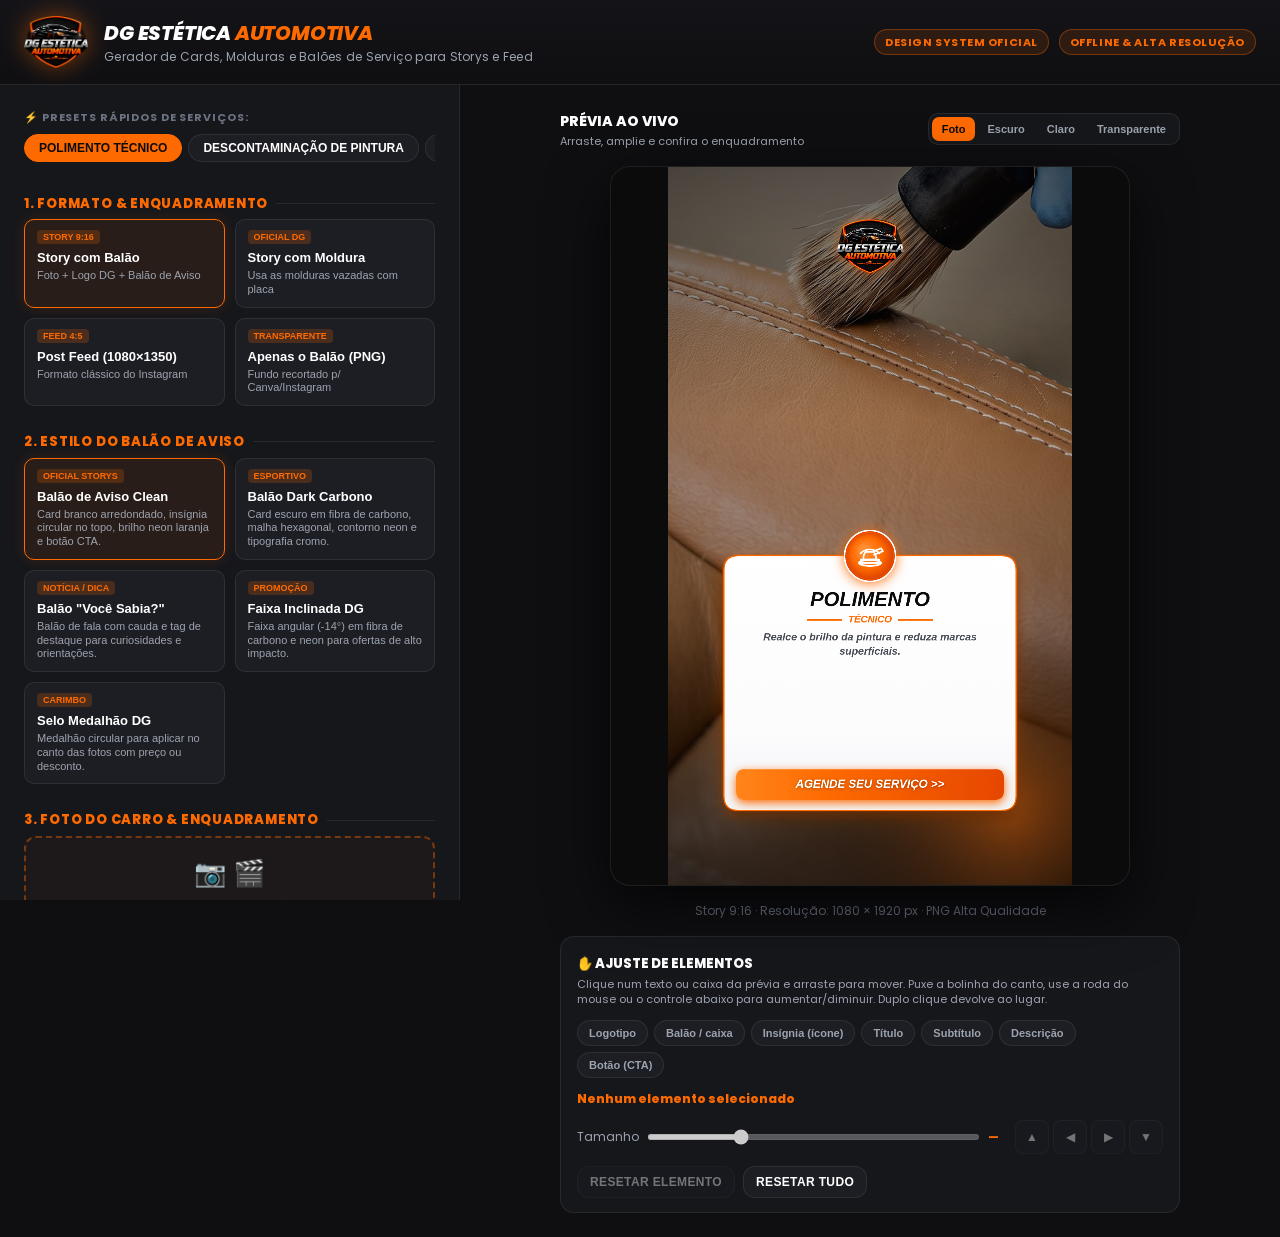
==== index.html @ c128f45d "DG Estetica: gerador de servicos e preco (storys, feed e baloes) Co-Authored-By: Claude Sonnet 5.5 <" ====
<!doctype html>
<html lang="pt-BR">
<head>
  <meta charset="utf-8">
  <meta name="viewport" content="width=device-width, initial-scale=1, viewport-fit=cover">
  <meta name="theme-color" content="#0B0B0D">
  <title>DG Estética Automotiva — Gerador de Serviços e Preço</title>
  
  <!-- Fontes Oficiais -->
  <link rel="preconnect" href="https://fonts.googleapis.com">
  <link rel="preconnect" href="https://fonts.gstatic.com" crossorigin>
  <link href="https://fonts.googleapis.com/css2?family=Exo+2:ital,wght@0,500;0,700;0,800;0,900;1,700;1,800;1,900&family=Poppins:ital,wght@0,400;0,600;0,700;0,800;0,900;1,600;1,700;1,800;1,900&display=swap" rel="stylesheet">
  
  <link rel="stylesheet" href="assets/style.css">
</head>
<body>

  <!-- ======================================================================
       HEADER / TOPO
       ====================================================================== -->
  <header class="header">
    <div class="brand">
      <img class="brand-logo" src="assets/logo-dg.png" alt="DG Estética Automotiva">
      <div class="brand-text">
        <h1>DG Estética <span>Automotiva</span></h1>
        <p>Gerador de Cards, Molduras e Balões de Serviço para Storys e Feed</p>
      </div>
    </div>
    <div class="header-badges">
      <span class="badge-tag">Design System Oficial</span>
      <span class="badge-tag">Offline & Alta Resolução</span>
    </div>
  </header>

  <!-- ======================================================================
       CONTAINER PRINCIPAL
       ====================================================================== -->
  <div class="app-container">

    <!-- ------------------------------------------------------------------
         PAINEL ESQUERDO: CONTROLES
         ------------------------------------------------------------------ -->
    <aside class="panel">

      <!-- PRESETS RÁPIDOS DE SERVIÇOS -->
      <div class="presets-bar">
        <span class="presets-label">⚡ Presets Rápidos de Serviços:</span>
        <div class="presets-list" id="presetsList"></div>
      </div>

      <!-- FORMATO / ENQUADRAMENTO -->
      <div class="field-group">
        <h2 class="section-title">1. Formato & Enquadramento</h2>
        <div class="options-grid">
          <button type="button" class="option-card format-card active" data-mode="story">
            <span class="option-badge">STORY 9:16</span>
            <strong>Story com Balão</strong>
            <small>Foto + Logo DG + Balão de Aviso</small>
          </button>
          <button type="button" class="option-card format-card" data-mode="molduraStory">
            <span class="option-badge">OFICIAL DG</span>
            <strong>Story com Moldura</strong>
            <small>Usa as molduras vazadas com placa</small>
          </button>
          <button type="button" class="option-card format-card" data-mode="feed">
            <span class="option-badge">FEED 4:5</span>
            <strong>Post Feed (1080×1350)</strong>
            <small>Formato clássico do Instagram</small>
          </button>
          <button type="button" class="option-card format-card" data-mode="card">
            <span class="option-badge">TRANSPARENTE</span>
            <strong>Apenas o Balão (PNG)</strong>
            <small>Fundo recortado p/ Canva/Instagram</small>
          </button>
        </div>
      </div>

      <!-- SELETOR DE MOLDURAS OFICIAIS (ATIVO NO MODO MOLDURA) -->
      <div class="field-group" id="sectionMoldura" hidden>
        <h2 class="section-title">Moldura Oficial DG</h2>
        <div class="options-grid" id="molduraOptions"></div>
      </div>

      <!-- SELETOR DE MODELOS DE BALÃO (ATIVO NOS MODOS STORY, FEED E RECORTE) -->
      <div class="field-group" id="sectionModelos">
        <h2 class="section-title">2. Estilo do Balão de Aviso</h2>
        <div class="options-grid" id="modelOptions"></div>
      </div>

      <!-- FOTO DE FUNDO & ENQUADRAMENTO -->
      <div class="field-group" id="sectionFoto">
        <h2 class="section-title">3. Foto do Carro & Enquadramento</h2>
        
        <!-- DROPZONE / UPLOAD -->
        <input type="file" id="fileInput" accept="image/*,video/*" style="display:none;">
        <div class="dropzone" id="dropzone">
          <div class="dropzone-icon">📷 🎬</div>
          <p>Clique ou arraste uma foto ou um vídeo do carro aqui</p>
          <small>A foto ou o vídeo se ajusta automaticamente ao Story ou Moldura</small>
        </div>

        <div class="photo-preview-bar" id="photoPreviewBar" hidden>
          <img class="photo-thumb" id="photoThumb" src="" alt="Prévia">
          <div class="photo-info">
            <strong id="photoName">Foto Selecionada</strong>
            <small>Enquadrada na área do Story</small>
          </div>
          <button type="button" class="btn-remove-photo" id="btnRemovePhoto" title="Remover Foto">✕</button>
        </div>

        <!-- CONTROLES DO VÍDEO DE FUNDO (aparecem só com vídeo carregado) -->
        <div class="video-controls" id="videoControls" hidden>
          <div class="video-buttons">
            <button type="button" class="btn btn-secondary" id="btnVideoPlay">⏯ Pausar / tocar</button>
            <button type="button" class="btn btn-primary" id="btnVideoRec">🎬 Gravar vídeo com os elementos</button>
          </div>
          <label class="video-audio">
            <input type="checkbox" id="chkVideoAudio" checked>
            <span>Incluir o áudio do vídeo</span>
          </label>
          <small>A gravação roda em tempo real, do início ao fim do vídeo — mantenha esta aba aberta e use resolução 1x. Sai em MP4 quando o navegador permite; senão em WebM. “Baixar imagem” salva o quadro atual.</small>
        </div>

        <!-- CONTROLES DE ENQUADRAMENTO DA FOTO -->
        <div class="slider-control" style="margin-top:6px;">
          <div class="slider-header">
            <span>Zoom / Escala da Foto:</span>
            <span class="slider-val" id="valZoom">1.00x</span>
          </div>
          <input type="range" id="sliderZoom" min="0.6" max="2.5" step="0.05" value="1.0">
        </div>

        <div class="field-row">
          <div class="slider-control">
            <div class="slider-header">
              <span>Posição Horizontal (X):</span>
              <span class="slider-val" id="valPanX">0px</span>
            </div>
            <input type="range" id="sliderPanX" min="-400" max="400" step="10" value="0">
          </div>
          <div class="slider-control">
            <div class="slider-header">
              <span>Posição Vertical (Y):</span>
              <span class="slider-val" id="valPanY">0px</span>
            </div>
            <input type="range" id="sliderPanY" min="-400" max="400" step="10" value="0">
          </div>
        </div>

        <div class="field-row">
          <div class="slider-control">
            <div class="slider-header">
              <span>Escurecimento (Véu):</span>
              <span class="slider-val" id="valVeu">65%</span>
            </div>
            <input type="range" id="sliderVeu" min="0" max="1" step="0.05" value="0.65">
          </div>
          <div class="slider-control">
            <div class="slider-header">
              <span>Desfoque de Fundo:</span>
              <span class="slider-val" id="valBlur">0px</span>
            </div>
            <input type="range" id="sliderBlur" min="0" max="20" step="1" value="0">
          </div>
        </div>

        <!-- MINIATURAS DE FOTOS DG PARA TESTE RÁPIDO -->
        <label style="margin-top:4px;">Fotos de Exemplo DG: <small>clique para testar</small></label>
        <div class="gallery-samples">
          <img class="sample-thumb active" src="assets/fotos/d09.jpg" data-sample="d09" alt="d09">
          <img class="sample-thumb" src="assets/fotos/d16.jpg" data-sample="d16" alt="d16">
          <img class="sample-thumb" src="assets/fotos/d20.jpg" data-sample="d20" alt="d20">
          <img class="sample-thumb" src="assets/fotos/e02.jpg" data-sample="e02" alt="e02">
          <img class="sample-thumb" src="assets/fotos/m07.jpg" data-sample="m07" alt="m07">
          <img class="sample-thumb" src="assets/fotos/m11.jpg" data-sample="m11" alt="m11">
        </div>
      </div>

      <!-- ÍCONE DA INSÍGNIA SUPERIOR (NO MODO BALÃO) -->
      <div class="field-group" id="sectionIcone">
        <h2 class="section-title">4. Ícone da Insígnia Circular</h2>
        <div class="icons-grid" id="iconsGrid"></div>
      </div>

      <!-- TEXTOS DO SERVIÇO -->
      <div class="field-group">
        <h2 class="section-title">5. Conteúdo do Serviço</h2>

        <div class="field-row">
          <div>
            <label>Título do Serviço</label>
            <input type="text" id="inpTitle" value="POLIMENTO" placeholder="Ex: POLIMENTO">
          </div>
          <div>
            <label>Subtítulo / Categoria</label>
            <input type="text" id="inpSubtitle" value="TÉCNICO" placeholder="Ex: TÉCNICO">
          </div>
        </div>

        <div>
          <label>Descrição / Benefícios</label>
          <textarea id="inpDesc" rows="3" placeholder="Ex: Realce o brilho da pintura e reduza marcas superficiais.">Realce o brilho da pintura e reduza marcas superficiais.</textarea>
        </div>

        <div class="field-row">
          <div>
            <label>Preço <small>opcional</small></label>
            <input type="text" id="inpPrice" placeholder="Ex: A partir de R$ 190,00">
          </div>
          <div>
            <label>Preço Antigo <small>riscado</small></label>
            <input type="text" id="inpOldPrice" placeholder="Ex: R$ 250,00">
          </div>
        </div>

        <div>
          <label>Chamada do Botão CTA</label>
          <input type="text" id="inpCta" value="AGENDE SEU SERVIÇO >>" placeholder="Ex: AGENDE SEU SERVIÇO >>">
        </div>
      </div>

      <!-- OPÇÕES DE MARCA & CONFIGURAÇÃO -->
      <div class="field-group">
        <h2 class="section-title">6. Configurações</h2>

        <div class="field-row">
          <div>
            <label>Cor de Destaque</label>
            <select id="selColor">
              <option value="#FF6A00" selected>Laranja Oficial DG (#FF6A00)</option>
              <option value="#FF8A2A">Laranja Claro Neon (#FF8A2A)</option>
              <option value="#FF3800">Vermelho Fogo (#FF3800)</option>
              <option value="#FFAA00">Amarelo Dourado (#FFAA00)</option>
              <option value="#FFFFFF">Branco Cromo (#FFFFFF)</option>
            </select>
          </div>
          <div>
            <label>Resolução de Exportação</label>
            <select id="selResolution">
              <option value="1" selected>1x Normal (1080 px)</option>
              <option value="1.5">1.5x Alta (1620 px)</option>
              <option value="2">2x Retina / 4K (2160 px)</option>
            </select>
          </div>
        </div>

        <div id="groupLogo" style="margin-top:6px;">
          <label style="display:flex; align-items:center; gap:8px; cursor:pointer;">
            <input type="checkbox" id="chkShowLogo" checked>
            <span>Exibir o Logotipo Oficial DG no topo</span>
          </label>
        </div>
      </div>

      <!-- BOTÕES DE AÇÃO -->
      <div class="action-buttons">
        <button type="button" class="btn btn-primary" id="btnDownload">
          <span>📥</span> Baixar Imagem (PNG)
        </button>
        <button type="button" class="btn btn-secondary" id="btnCopy">
          <span>📋</span> Copiar Imagem
        </button>
        <button type="button" class="btn btn-whatsapp" id="btnWhatsApp">
          <span>💬</span> Compartilhar no WhatsApp
        </button>
      </div>

      <!-- GERAÇÃO EM LOTE -->
      <details class="batch-box">
        <summary>⚡ Gerar vários serviços em lote</summary>
        <p>Digite uma linha por serviço no padrão: <code>Título ; Subtítulo ; Descrição ; Preço ; CTA</code></p>
        <textarea id="batchInput" rows="4" placeholder="POLIMENTO ; TÉCNICO ; Realce o brilho da pintura ; A partir de R$ 190 ; AGENDE JÁ >>&#10;VITRIFICAÇÃO ; DE PINTURA ; Proteção cerâmica de alta performance ; ; SOLICITAR ORÇAMENTO"></textarea>
        <button type="button" class="btn btn-secondary" id="btnBatchGo" style="width:100%; margin-top:8px;">Baixar Todos os Cards</button>
      </details>

    </aside>

    <!-- ------------------------------------------------------------------
         PAINEL DIREITO: STAGE / PRÉVIA AO VIVO
         ------------------------------------------------------------------ -->
    <main class="stage">
      
      <div class="stage-toolbar">
        <div class="stage-title">
          <strong>Prévia ao Vivo</strong>
          <small>Arraste, amplie e confira o enquadramento</small>
        </div>

        <div class="bg-switcher">
          <button type="button" class="active" data-bg="photo">Foto</button>
          <button type="button" data-bg="dark">Escuro</button>
          <button type="button" data-bg="light">Claro</button>
          <button type="button" data-bg="transparent">Transparente</button>
        </div>
      </div>

      <!-- VIEWPORT DO CANVAS -->
      <div class="canvas-viewport" id="canvasViewport" data-mode="story">
        <canvas id="mainCanvas"></canvas>
        <div class="sel-box" id="selBox" hidden>
          <span class="sel-label" id="selLabel"></span>
          <i class="sel-handle" id="selHandle" title="Arraste para redimensionar"></i>
        </div>
      </div>

      <p class="canvas-meta" id="canvasMeta">Carregando...</p>

      <!-- AJUSTE DE ELEMENTOS (legendas, caixas, logo) -->
      <div class="layer-bar" id="layerBar">
        <div class="layer-head">
          <strong>✋ Ajuste de elementos</strong>
          <small>Clique num texto ou caixa da prévia e arraste para mover. Puxe a bolinha do canto, use a roda do mouse ou o controle abaixo para aumentar/diminuir. Duplo clique devolve ao lugar.</small>
        </div>
        <div class="layer-chips" id="layerChips"></div>
        <div class="layer-controls">
          <span class="layer-name" id="layerName">Nenhum elemento selecionado</span>
          <div class="layer-size">
            <span>Tamanho</span>
            <input type="range" id="layerScale" min="0.25" max="3" step="0.01" value="1" disabled>
            <span class="slider-val" id="layerScaleVal">—</span>
          </div>
          <div class="nudge-pad" aria-label="Posição">
            <button type="button" class="nudge-btn" data-nx="0" data-ny="-1" disabled title="Subir">▲</button>
            <button type="button" class="nudge-btn" data-nx="-1" data-ny="0" disabled title="Esquerda">◀</button>
            <button type="button" class="nudge-btn" data-nx="1" data-ny="0" disabled title="Direita">▶</button>
            <button type="button" class="nudge-btn" data-nx="0" data-ny="1" disabled title="Descer">▼</button>
          </div>
          <div class="layer-actions">
            <button type="button" class="btn btn-secondary" id="btnLayerReset" disabled>Resetar elemento</button>
            <button type="button" class="btn btn-secondary" id="btnLayerResetAll">Resetar tudo</button>
          </div>
        </div>
      </div>
    </main>

  </div>

  <!-- ======================================================================
       MODAL WHATSAPP
       ====================================================================== -->
  <div class="modal-overlay" id="modalWhatsApp">
    <div class="modal-card">
      <div class="modal-header">
        <h3>Imagem Pronta para Compartilhar</h3>
        <button type="button" class="modal-close" id="modalClose">✕</button>
      </div>
      <img class="modal-preview-img" id="modalPreviewImg" src="" alt="Prévia">
      <button type="button" class="btn btn-whatsapp" id="modalShare">
        <span>💬</span> Compartilhar Agora
      </button>
      <p class="modal-hint">No celular, toque e segure a imagem e escolha <b>Salvar Imagem</b> para enviar direto no WhatsApp.</p>
    </div>
  </div>

  <!-- Scripts -->
  <script src="assets/render.js"></script>
  <script src="assets/app.js"></script>
</body>
</html>
---- assets/style.css ----
/* ==========================================================================
   DG Estética Automotiva — Gerador de Serviços e Preço
   Folha de Estilos (Design System High-End Automotivo)
   ========================================================================== */

/* Respeitar atributo hidden com prioridade */
[hidden] {
  display: none !important;
}

:root {
  --laranja: #FF6A00;
  --laranja-glow: rgba(255, 106, 0, 0.45);
  --laranja-hover: #FF7D1A;
  --laranja-dark: #D44800;
  --preto: #0B0B0D;
  --fundo-app: #0F0F12;
  --fundo-card: #16171B;
  --fundo-input: #1D1E24;
  --borda: rgba(255, 255, 255, 0.08);
  --borda-foco: #FF6A00;
  --texto: #FFFFFF;
  --texto-secundario: #9CA3AF;
  --texto-suave: #6B7280;
  --sucesso: #10B981;
  --raio: 14px;
}

* {
  box-sizing: border-box;
  margin: 0;
  padding: 0;
}

body {
  font-family: 'Poppins', -apple-system, BlinkMacSystemFont, 'Segoe UI', Roboto, sans-serif;
  background-color: var(--fundo-app);
  color: var(--texto);
  line-height: 1.5;
  min-height: 100vh;
  display: flex;
  flex-direction: column;
}

/* ==========================================================================
   TOPO / HEADER
   ========================================================================== */
.header {
  background: linear-gradient(180deg, #141418 0%, #0F0F12 100%);
  border-bottom: 1px solid var(--borda);
  padding: 16px 24px;
  display: flex;
  align-items: center;
  justify-content: space-between;
  gap: 20px;
}

.brand {
  display: flex;
  align-items: center;
  gap: 16px;
}

.brand-logo {
  height: 52px;
  width: auto;
  filter: drop-shadow(0 0 12px var(--laranja-glow));
}

.brand-text h1 {
  font-size: 20px;
  font-weight: 800;
  font-style: italic;
  letter-spacing: -0.01em;
  text-transform: uppercase;
}

.brand-text h1 span {
  color: var(--laranja);
}

.brand-text p {
  font-size: 12px;
  color: var(--texto-secundario);
  letter-spacing: 0.02em;
}

.header-badges {
  display: flex;
  gap: 10px;
}

.badge-tag {
  background: rgba(255, 106, 0, 0.12);
  border: 1px solid rgba(255, 106, 0, 0.35);
  color: var(--laranja);
  font-size: 11px;
  font-weight: 700;
  padding: 4px 10px;
  border-radius: 999px;
  text-transform: uppercase;
  letter-spacing: 0.05em;
}

/* ==========================================================================
   LAYOUT PRINCIPAL
   ========================================================================== */
.app-container {
  display: grid;
  grid-template-columns: 460px 1fr;
  flex: 1;
  min-height: calc(100vh - 85px);
}

@media (max-width: 1080px) {
  .app-container {
    grid-template-columns: 1fr;
  }
}

/* ==========================================================================
   PAINEL ESQUERDO: CONTROLES / FORMULÁRIO
   ========================================================================== */
.panel {
  background-color: var(--fundo-card);
  border-right: 1px solid var(--borda);
  padding: 24px;
  overflow-y: auto;
  max-height: calc(100vh - 85px);
  display: flex;
  flex-direction: column;
  gap: 22px;
}

/* Presets rápidos */
.presets-bar {
  display: flex;
  flex-direction: column;
  gap: 8px;
}

.presets-label {
  font-size: 11px;
  font-weight: 700;
  text-transform: uppercase;
  letter-spacing: 0.08em;
  color: var(--texto-suave);
}

.presets-list {
  display: flex;
  gap: 6px;
  overflow-x: auto;
  padding-bottom: 6px;
  scrollbar-width: thin;
}

.preset-chip {
  background: var(--fundo-input);
  border: 1px solid var(--borda);
  color: var(--texto);
  font-size: 12px;
  font-weight: 600;
  padding: 6px 14px;
  border-radius: 999px;
  cursor: pointer;
  white-space: nowrap;
  transition: all 0.2s ease;
}

.preset-chip:hover {
  border-color: var(--laranja);
  color: var(--laranja);
  background: rgba(255, 106, 0, 0.08);
}

.preset-chip.active {
  background: var(--laranja);
  border-color: var(--laranja);
  color: #0B0B0C;
  font-weight: 800;
}

/* Grupos de Formulário */
.section-title {
  font-size: 13px;
  font-weight: 800;
  text-transform: uppercase;
  letter-spacing: 0.06em;
  color: var(--laranja);
  display: flex;
  align-items: center;
  gap: 8px;
  margin-top: 4px;
}

.section-title::after {
  content: '';
  flex: 1;
  height: 1px;
  background: var(--borda);
}

.field-group {
  display: flex;
  flex-direction: column;
  gap: 6px;
}

.field-row {
  display: grid;
  grid-template-columns: 1fr 1fr;
  gap: 12px;
}

label {
  font-size: 12px;
  font-weight: 600;
  color: var(--texto-secundario);
  display: flex;
  justify-content: space-between;
}

label small {
  color: var(--texto-suave);
  font-weight: 400;
}

input[type="text"],
input[type="number"],
select,
textarea {
  background: var(--fundo-input);
  border: 1px solid var(--borda);
  color: var(--texto);
  padding: 10px 14px;
  border-radius: 10px;
  font-size: 14px;
  font-family: inherit;
  transition: border-color 0.2s ease;
  width: 100%;
}

input[type="text"]:focus,
input[type="number"]:focus,
select:focus,
textarea:focus {
  outline: none;
  border-color: var(--borda-foco);
  box-shadow: 0 0 0 2px rgba(255, 106, 0, 0.2);
}

textarea {
  resize: vertical;
  min-height: 64px;
}

/* Seletores em Grid (Modos, Molduras, Modelos) */
.options-grid {
  display: grid;
  grid-template-columns: 1fr 1fr;
  gap: 10px;
}

.option-card {
  background: var(--fundo-input);
  border: 1px solid var(--borda);
  border-radius: 10px;
  padding: 10px 12px;
  cursor: pointer;
  transition: all 0.2s ease;
  display: flex;
  flex-direction: column;
  gap: 4px;
  text-align: left;
}

.option-card:hover {
  border-color: rgba(255, 106, 0, 0.5);
  background: rgba(255, 255, 255, 0.03);
}

.option-card.active {
  border-color: var(--laranja);
  background: rgba(255, 106, 0, 0.08);
  box-shadow: 0 0 14px rgba(255, 106, 0, 0.15);
}

.option-card strong {
  font-size: 13px;
  font-weight: 700;
  color: #FFFFFF;
}

.option-card small {
  font-size: 11px;
  color: var(--texto-secundario);
  line-height: 1.25;
}

.option-badge {
  align-self: flex-start;
  font-size: 9px;
  font-weight: 800;
  background: rgba(255, 106, 0, 0.2);
  color: var(--laranja);
  padding: 2px 6px;
  border-radius: 4px;
  margin-bottom: 2px;
}

/* Área de Upload / Enquadramento da Foto */
.dropzone {
  border: 2px dashed rgba(255, 106, 0, 0.4);
  border-radius: 12px;
  padding: 16px;
  text-align: center;
  background: rgba(255, 106, 0, 0.03);
  cursor: pointer;
  transition: all 0.2s ease;
  position: relative;
}

.dropzone:hover,
.dropzone.dragover {
  border-color: var(--laranja);
  background: rgba(255, 106, 0, 0.08);
}

.dropzone-icon {
  font-size: 26px;
  margin-bottom: 4px;
}

.dropzone p {
  font-size: 12px;
  font-weight: 600;
  color: var(--texto);
}

.dropzone small {
  font-size: 11px;
  color: var(--texto-suave);
}

.photo-preview-bar {
  display: flex;
  align-items: center;
  gap: 12px;
  background: var(--fundo-input);
  border: 1px solid var(--borda);
  border-radius: 10px;
  padding: 8px 12px;
}

.photo-thumb {
  width: 48px;
  height: 48px;
  border-radius: 8px;
  object-fit: cover;
  border: 1px solid var(--laranja);
}

.photo-info {
  flex: 1;
  min-width: 0;
}

.photo-info strong {
  display: block;
  font-size: 12px;
  white-space: nowrap;
  overflow: hidden;
  text-overflow: ellipsis;
}

.photo-info small {
  font-size: 10px;
  color: var(--texto-secundario);
}

.btn-remove-photo {
  background: transparent;
  border: none;
  color: #EF4444;
  cursor: pointer;
  font-size: 18px;
  padding: 4px;
}

/* Slider Controls */
.slider-control {
  display: flex;
  flex-direction: column;
  gap: 4px;
}

.slider-header {
  display: flex;
  justify-content: space-between;
  font-size: 11px;
  font-weight: 600;
  color: var(--texto-secundario);
}

.slider-val {
  color: var(--laranja);
  font-weight: 700;
}

input[type="range"] {
  accent-color: var(--laranja);
  height: 6px;
  border-radius: 3px;
  background: var(--fundo-input);
  cursor: pointer;
}

/* Galeria de Fotos Rápidas */
.gallery-samples {
  display: grid;
  grid-template-columns: repeat(6, 1fr);
  gap: 6px;
  margin-top: 4px;
}

.sample-thumb {
  height: 52px;
  border-radius: 6px;
  object-fit: cover;
  cursor: pointer;
  border: 2px solid transparent;
  transition: all 0.2s ease;
  width: 100%;
}

.sample-thumb:hover {
  transform: scale(1.05);
  border-color: rgba(255, 106, 0, 0.6);
}

.sample-thumb.active {
  border-color: var(--laranja);
  box-shadow: 0 0 10px var(--laranja-glow);
}

/* Ícones Rápidos */
.icons-grid {
  display: grid;
  grid-template-columns: repeat(5, 1fr);
  gap: 6px;
}

.icon-btn {
  background: var(--fundo-input);
  border: 1px solid var(--borda);
  border-radius: 8px;
  padding: 8px 4px;
  text-align: center;
  cursor: pointer;
  transition: all 0.2s ease;
  display: flex;
  flex-direction: column;
  align-items: center;
  gap: 4px;
}

.icon-btn:hover {
  border-color: var(--laranja);
  color: var(--laranja);
}

.icon-btn.active {
  border-color: var(--laranja);
  background: rgba(255, 106, 0, 0.15);
  color: var(--laranja);
}

.icon-btn span {
  font-size: 10px;
  font-weight: 600;
}

/* Botões de Ação Principais */
.action-buttons {
  display: flex;
  flex-direction: column;
  gap: 10px;
  margin-top: 10px;
}

.btn {
  display: inline-flex;
  align-items: center;
  justify-content: center;
  gap: 8px;
  padding: 14px 20px;
  border-radius: 12px;
  font-size: 14px;
  font-weight: 800;
  text-transform: uppercase;
  letter-spacing: 0.03em;
  cursor: pointer;
  transition: all 0.2s ease;
  border: none;
  text-decoration: none;
}

.btn-primary {
  background: linear-gradient(135deg, #FF851B 0%, var(--laranja) 50%, var(--laranja-dark) 100%);
  color: #FFFFFF;
  box-shadow: 0 4px 18px var(--laranja-glow);
}

.btn-primary:hover {
  transform: translateY(-1px);
  box-shadow: 0 6px 24px rgba(255, 106, 0, 0.6);
}

.btn-secondary {
  background: var(--fundo-input);
  border: 1px solid var(--borda);
  color: #FFFFFF;
}

.btn-secondary:hover {
  border-color: var(--laranja);
  color: var(--laranja);
}

.btn-whatsapp {
  background: #25D366;
  color: #FFFFFF;
}

.btn-whatsapp:hover {
  background: #20BA5A;
}

/* Geração em Lote */
details.batch-box {
  background: var(--fundo-input);
  border: 1px solid var(--borda);
  border-radius: 12px;
  padding: 12px;
}

details.batch-box summary {
  font-size: 12px;
  font-weight: 700;
  cursor: pointer;
  color: var(--laranja);
}

details.batch-box p {
  font-size: 11px;
  color: var(--texto-secundario);
  margin: 8px 0;
}

/* ==========================================================================
   PAINEL DIREITO: ÁREA DA PRÉVIA (LIVE STAGE)
   ========================================================================== */
.stage {
  padding: 24px;
  display: flex;
  flex-direction: column;
  align-items: center;
  justify-content: flex-start;
  gap: 16px;
  background-color: var(--fundo-app);
  overflow-y: auto;
}

.stage-toolbar {
  width: 100%;
  max-width: 620px;
  display: flex;
  align-items: center;
  justify-content: space-between;
  gap: 12px;
}

.stage-title strong {
  font-size: 14px;
  font-weight: 800;
  text-transform: uppercase;
}

.stage-title small {
  display: block;
  font-size: 11px;
  color: var(--texto-secundario);
}

.bg-switcher {
  display: flex;
  background: var(--fundo-card);
  border: 1px solid var(--borda);
  border-radius: 10px;
  padding: 3px;
  gap: 2px;
}

.bg-switcher button {
  background: transparent;
  border: none;
  color: var(--texto-secundario);
  font-size: 11px;
  font-weight: 600;
  padding: 6px 10px;
  border-radius: 7px;
  cursor: pointer;
  transition: all 0.2s ease;
}

.bg-switcher button.active {
  background: var(--laranja);
  color: #0B0B0C;
  font-weight: 800;
}

/* Moldura do Canvas com fundo de estúdio */
.canvas-viewport {
  width: 100%;
  max-width: 520px;
  aspect-ratio: 9 / 16;
  max-height: 80vh;
  display: flex;
  align-items: center;
  justify-content: center;
  border-radius: 20px;
  box-shadow: 0 20px 60px rgba(0, 0, 0, 0.7);
  overflow: hidden;
  position: relative;
  background: #0B0B0C;
  border: 1px solid rgba(255, 255, 255, 0.08);
}

.canvas-viewport[data-mode="feed"] {
  aspect-ratio: 4 / 5;
}

.canvas-viewport[data-mode="card"] {
  aspect-ratio: 86 / 98;
  background-image: 
    linear-gradient(45deg, #18181C 25%, transparent 25%), 
    linear-gradient(-45deg, #18181C 25%, transparent 25%), 
    linear-gradient(45deg, transparent 75%, #18181C 75%), 
    linear-gradient(-45deg, transparent 75%, #18181C 75%);
  background-size: 20px 20px;
  background-position: 0 0, 0 10px, 10px -10px, -10px 0px;
}

canvas#mainCanvas {
  width: 100%;
  height: 100%;
  object-fit: contain;
  display: block;
  touch-action: none;
}

/* ==========================================================================
   ELEMENTOS MANIPULÁVEIS (seleção, alça e painel de ajuste)
   ========================================================================== */
.sel-box {
  position: absolute;
  box-sizing: border-box;
  border: 2px dashed var(--laranja);
  border-radius: 6px;
  box-shadow: 0 0 0 1px rgba(0, 0, 0, 0.55);
  pointer-events: none;
  z-index: 5;
}

.sel-box[hidden] { display: none; }

.sel-label {
  position: absolute;
  left: -2px;
  top: -22px;
  background: var(--laranja);
  color: #0B0B0C;
  font-size: 10px;
  font-weight: 800;
  padding: 2px 7px;
  border-radius: 6px 6px 6px 0;
  white-space: nowrap;
}

.sel-handle {
  position: absolute;
  right: -10px;
  bottom: -10px;
  width: 20px;
  height: 20px;
  box-sizing: border-box;
  background: #FFFFFF;
  border: 3px solid var(--laranja);
  border-radius: 50%;
  cursor: nwse-resize;
  pointer-events: auto;
  touch-action: none;
}

.video-controls {
  display: flex;
  flex-direction: column;
  gap: 8px;
  padding: 12px;
  background: var(--fundo-input);
  border: 1px solid var(--borda);
  border-radius: 12px;
}

.video-controls[hidden] { display: none; }

.video-buttons {
  display: flex;
  flex-wrap: wrap;
  gap: 8px;
}

.video-buttons .btn {
  flex: 1 1 160px;
  padding: 10px 12px;
  font-size: 12px;
}

.video-buttons .btn.recording {
  background: #D92D20;
  color: #FFFFFF;
}

.video-audio {
  display: flex;
  align-items: center;
  gap: 8px;
  font-size: 12px;
  cursor: pointer;
}

.video-controls small {
  font-size: 11px;
  line-height: 1.45;
  color: var(--texto-secundario);
}

.layer-bar {
  width: 100%;
  max-width: 620px;
  background: var(--fundo-card);
  border: 1px solid var(--borda);
  border-radius: var(--raio);
  padding: 14px 16px;
  display: flex;
  flex-direction: column;
  gap: 12px;
}

.layer-head strong {
  font-size: 13px;
  font-weight: 800;
  text-transform: uppercase;
}

.layer-head small {
  display: block;
  margin-top: 2px;
  font-size: 11px;
  line-height: 1.45;
  color: var(--texto-secundario);
}

.layer-chips {
  display: flex;
  flex-wrap: wrap;
  gap: 6px;
}

.layer-chip {
  background: var(--fundo-input);
  border: 1px solid var(--borda);
  color: var(--texto-secundario);
  font-size: 11px;
  font-weight: 700;
  padding: 6px 11px;
  border-radius: 999px;
  cursor: pointer;
}

.layer-chip.moved::after {
  content: " •";
  color: var(--laranja);
}

.layer-chip.active {
  background: var(--laranja);
  border-color: var(--laranja);
  color: #0B0B0C;
}

.layer-controls {
  display: flex;
  flex-wrap: wrap;
  align-items: center;
  gap: 12px 16px;
}

.layer-name {
  flex: 1 1 100%;
  font-size: 12px;
  font-weight: 800;
  color: var(--laranja);
}

.layer-size {
  flex: 1 1 220px;
  display: flex;
  align-items: center;
  gap: 8px;
  font-size: 12px;
  color: var(--texto-secundario);
}

.layer-size input[type="range"] { flex: 1; min-width: 90px; }

.nudge-pad {
  display: grid;
  grid-template-columns: repeat(4, 34px);
  gap: 4px;
}

.nudge-btn {
  height: 34px;
  background: var(--fundo-input);
  border: 1px solid var(--borda);
  color: var(--texto);
  border-radius: 8px;
  cursor: pointer;
  font-size: 12px;
}

.nudge-btn:disabled,
.layer-actions .btn:disabled { opacity: 0.4; cursor: default; }

.layer-actions {
  display: flex;
  gap: 8px;
  flex-wrap: wrap;
}

.layer-actions .btn {
  padding: 8px 12px;
  font-size: 12px;
}

/* ==========================================================================
   RESPONSIVO — TABLET E CELULAR
   ========================================================================== */
@media (max-width: 1080px) {
  /* Prévia primeiro, controles embaixo; a página inteira rola (sem rolagem interna) */
  .app-container { min-height: 0; }
  .stage {
    order: -1;
    padding: 16px 12px 20px;
    overflow-y: visible;
  }
  .panel {
    max-height: none;
    overflow-y: visible;
    border-right: none;
    border-top: 1px solid var(--borda);
    padding: 18px 14px 28px;
  }
}

@media (max-width: 640px) {
  html, body { overflow-x: hidden; }

  .header { padding: 10px 14px; gap: 10px; }
  .header-badges { display: none; }
  .brand { gap: 10px; min-width: 0; }
  .brand-logo { height: 38px; }
  .brand-text h1 { font-size: 15px; }
  .brand-text p { font-size: 10px; line-height: 1.3; }

  .stage { gap: 12px; padding: 12px 10px 18px; }
  .stage-toolbar { flex-direction: column; align-items: stretch; gap: 8px; max-width: 100%; }
  .bg-switcher { width: 100%; }
  .bg-switcher button { flex: 1; padding: 9px 4px; }

  .canvas-viewport { max-width: 100%; max-height: 72vh; border-radius: 14px; }
  .canvas-meta { font-size: 10px; line-height: 1.4; }

  .layer-bar { max-width: 100%; padding: 12px; }
  .layer-chip { padding: 9px 13px; font-size: 12px; }
  .nudge-pad { grid-template-columns: repeat(4, 46px); gap: 6px; }
  .nudge-btn { height: 46px; font-size: 14px; }
  .layer-actions { width: 100%; }
  .layer-actions .btn { flex: 1; min-height: 44px; }
  .sel-handle { width: 30px; height: 30px; right: -15px; bottom: -15px; }
  .sel-label { font-size: 11px; }

  /* 16px evita o zoom automático do iPhone ao tocar num campo */
  input[type="text"], input[type="number"], select, textarea { font-size: 16px; padding: 12px 14px; }
  .field-row { grid-template-columns: 1fr; gap: 10px; }
  .icons-grid { grid-template-columns: repeat(3, 1fr); }
  .icon-btn { padding: 10px 4px; }
  .option-card { padding: 12px; }
  .preset-chip { padding: 9px 14px; }
  .btn { min-height: 48px; }
  .video-buttons .btn { flex: 1 1 100%; }

  #toastNotification {
    left: 12px !important;
    right: 12px !important;
    bottom: 12px !important;
    text-align: center;
  }
}

.canvas-meta {
  font-size: 12px;
  color: var(--texto-suave);
  text-align: center;
}

/* ==========================================================================
   MODAL / SHEET WHATSAPP
   ========================================================================== */
.modal-overlay {
  position: fixed;
  top: 0;
  left: 0;
  width: 100vw;
  height: 100vh;
  background: rgba(0, 0, 0, 0.85);
  backdrop-filter: blur(8px);
  display: flex;
  align-items: center;
  justify-content: center;
  z-index: 9999;
  padding: 20px;
  opacity: 0;
  pointer-events: none;
  transition: opacity 0.25s ease;
}

.modal-overlay.open {
  opacity: 1;
  pointer-events: auto;
}

.modal-card {
  background: var(--fundo-card);
  border: 1px solid var(--borda);
  border-radius: 20px;
  max-width: 480px;
  width: 100%;
  padding: 24px;
  box-shadow: 0 24px 60px rgba(0, 0, 0, 0.8);
  display: flex;
  flex-direction: column;
  gap: 16px;
}

.modal-header {
  display: flex;
  justify-content: space-between;
  align-items: center;
}

.modal-header h3 {
  font-size: 16px;
  font-weight: 800;
  text-transform: uppercase;
}

.modal-close {
  background: transparent;
  border: none;
  color: var(--texto-secundario);
  font-size: 20px;
  cursor: pointer;
}

.modal-preview-img {
  width: 100%;
  max-height: 380px;
  object-fit: contain;
  border-radius: 12px;
  background: #0B0B0C;
}

.modal-hint {
  font-size: 12px;
  color: var(--texto-secundario);
  text-align: center;
}
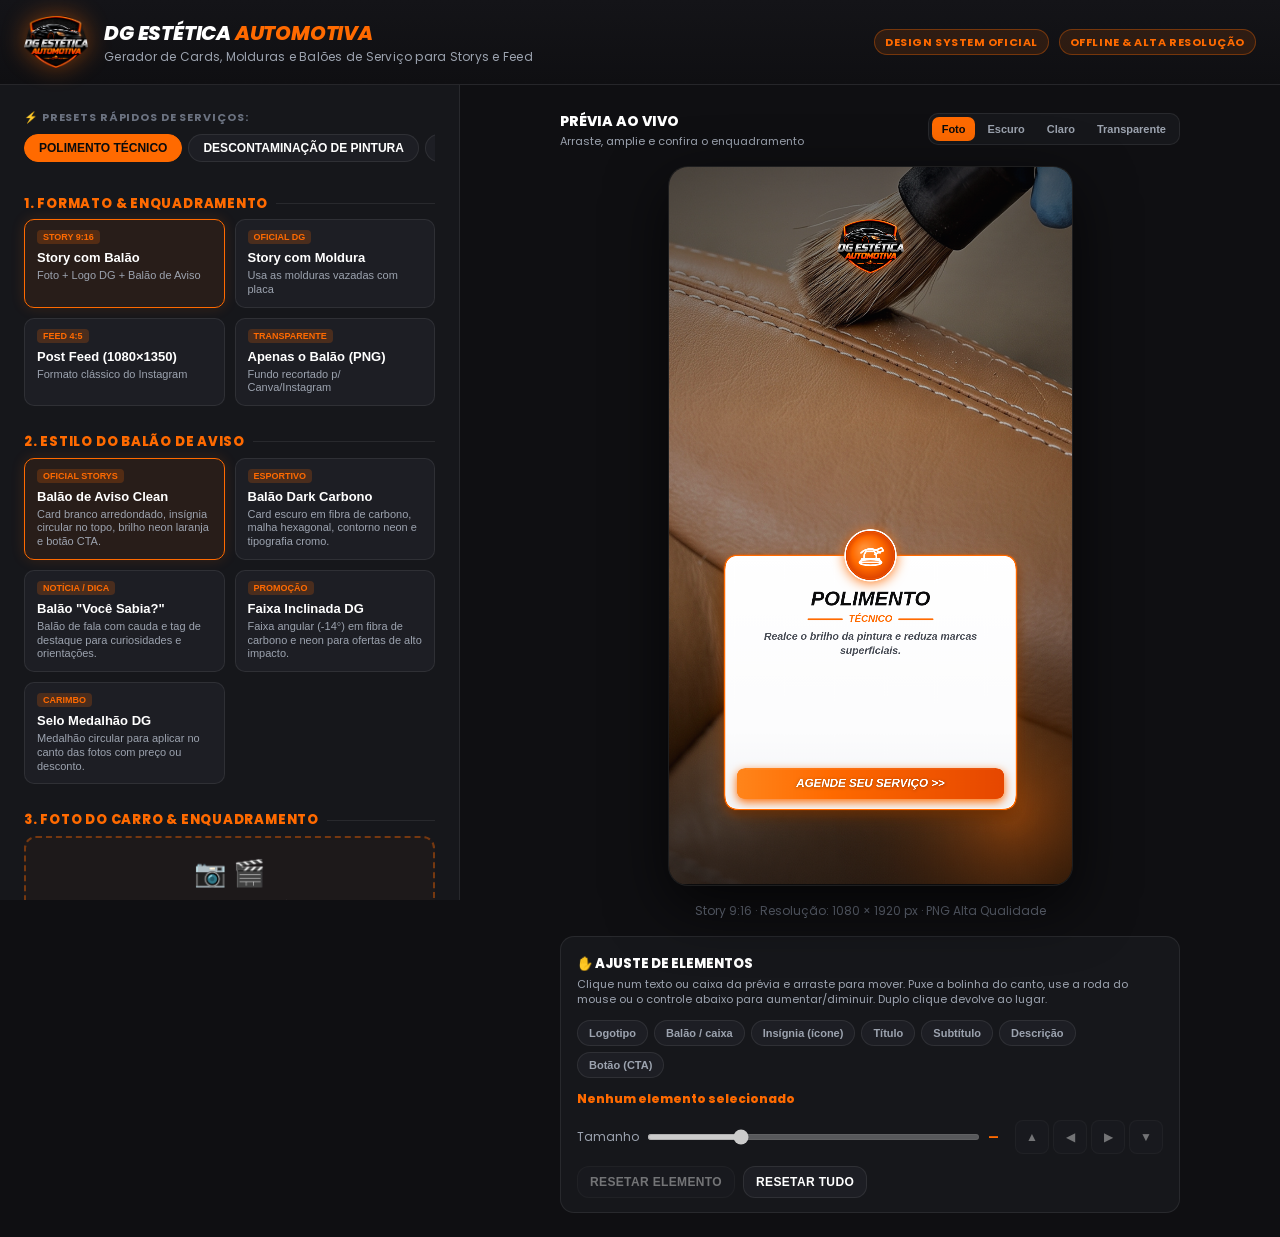
==== commit 24ac47ee: "Mobile: barra de seções, miniatura ao vivo, toque que rola ou arrasta, pinça e folha do WhatsApp - C" ====
--- a/index.html
+++ b/index.html
@@ -49,7 +49,7 @@
       </div>
 
       <!-- FORMATO / ENQUADRAMENTO -->
-      <div class="field-group">
+      <div class="field-group nav-anchor" id="secFormato">
         <h2 class="section-title">1. Formato & Enquadramento</h2>
         <div class="options-grid">
           <button type="button" class="option-card format-card active" data-mode="story">
@@ -88,7 +88,7 @@
       </div>
 
       <!-- FOTO DE FUNDO & ENQUADRAMENTO -->
-      <div class="field-group" id="sectionFoto">
+      <div class="field-group nav-anchor" id="sectionFoto">
         <h2 class="section-title">3. Foto do Carro & Enquadramento</h2>
         
         <!-- DROPZONE / UPLOAD -->
@@ -183,7 +183,7 @@
       </div>
 
       <!-- TEXTOS DO SERVIÇO -->
-      <div class="field-group">
+      <div class="field-group nav-anchor" id="secConteudo">
         <h2 class="section-title">5. Conteúdo do Serviço</h2>
 
         <div class="field-row">
@@ -220,7 +220,7 @@
       </div>
 
       <!-- OPÇÕES DE MARCA & CONFIGURAÇÃO -->
-      <div class="field-group">
+      <div class="field-group nav-anchor" id="secExportar">
         <h2 class="section-title">6. Configurações</h2>
 
         <div class="field-row">
@@ -278,12 +278,13 @@
     <!-- ------------------------------------------------------------------
          PAINEL DIREITO: STAGE / PRÉVIA AO VIVO
          ------------------------------------------------------------------ -->
-    <main class="stage">
-      
+    <main class="stage nav-anchor" id="secPrevia">
+
       <div class="stage-toolbar">
         <div class="stage-title">
           <strong>Prévia ao Vivo</strong>
-          <small>Arraste, amplie e confira o enquadramento</small>
+          <small class="hint-mouse">Arraste, amplie e confira o enquadramento</small>
+          <small class="hint-touch">Toque num texto ou caixa para mover</small>
         </div>
 
         <div class="bg-switcher">
@@ -309,7 +310,8 @@
       <div class="layer-bar" id="layerBar">
         <div class="layer-head">
           <strong>✋ Ajuste de elementos</strong>
-          <small>Clique num texto ou caixa da prévia e arraste para mover. Puxe a bolinha do canto, use a roda do mouse ou o controle abaixo para aumentar/diminuir. Duplo clique devolve ao lugar.</small>
+          <small class="hint-mouse">Clique num texto ou caixa da prévia e arraste para mover. Puxe a bolinha do canto, use a roda do mouse ou o controle abaixo para aumentar/diminuir. Duplo clique devolve ao lugar.</small>
+          <small class="hint-touch">Toque num texto ou caixa e arraste para mover. Para aumentar ou diminuir, faça pinça com dois dedos, puxe a bolinha do canto ou use o controle abaixo. Fora dos elementos, o dedo rola a página.</small>
         </div>
         <div class="layer-chips" id="layerChips"></div>
         <div class="layer-controls">
@@ -336,13 +338,43 @@
   </div>
 
   <!-- ======================================================================
+       NAVEGAÇÃO MOBILE (barra inferior) + MINIATURA AO VIVO DA PRÉVIA
+       ====================================================================== -->
+  <nav class="mnav" id="mobileNav" aria-label="Seções do gerador">
+    <a href="#secPrevia" data-target="secPrevia" class="active">
+      <svg viewBox="0 0 24 24" aria-hidden="true"><rect x="6" y="2.5" width="12" height="19" rx="2.5"/><path d="M10 18.5h4"/></svg>
+      <span>Prévia</span>
+    </a>
+    <a href="#secFormato" data-target="secFormato">
+      <svg viewBox="0 0 24 24" aria-hidden="true"><rect x="3.5" y="3.5" width="7" height="7" rx="1.5"/><rect x="13.5" y="3.5" width="7" height="7" rx="1.5"/><rect x="3.5" y="13.5" width="7" height="7" rx="1.5"/><rect x="13.5" y="13.5" width="7" height="7" rx="1.5"/></svg>
+      <span>Formato</span>
+    </a>
+    <a href="#sectionFoto" data-target="sectionFoto">
+      <svg viewBox="0 0 24 24" aria-hidden="true"><rect x="3" y="5" width="18" height="14" rx="2.5"/><circle cx="8.5" cy="10" r="1.6"/><path d="M21 16l-5-5-8 8"/></svg>
+      <span>Foto</span>
+    </a>
+    <a href="#secConteudo" data-target="secConteudo">
+      <svg viewBox="0 0 24 24" aria-hidden="true"><path d="M5 6V4.5h14V6M12 4.5v15M9 19.5h6"/></svg>
+      <span>Texto</span>
+    </a>
+    <a href="#secExportar" data-target="secExportar" class="mnav-accent">
+      <svg viewBox="0 0 24 24" aria-hidden="true"><path d="M12 3.5v11M7.5 10l4.5 4.5 4.5-4.5M4.5 16.5v3h15v-3"/></svg>
+      <span>Exportar</span>
+    </a>
+  </nav>
+
+  <button type="button" class="mini-preview" id="miniPreview" aria-label="Voltar para a prévia">
+    <canvas id="miniCanvas"></canvas>
+  </button>
+
+  <!-- ======================================================================
        MODAL WHATSAPP
        ====================================================================== -->
-  <div class="modal-overlay" id="modalWhatsApp">
+  <div class="modal-overlay" id="modalWhatsApp" role="dialog" aria-modal="true" aria-labelledby="modalTitle">
     <div class="modal-card">
       <div class="modal-header">
-        <h3>Imagem Pronta para Compartilhar</h3>
-        <button type="button" class="modal-close" id="modalClose">✕</button>
+        <h3 id="modalTitle">Imagem Pronta para Compartilhar</h3>
+        <button type="button" class="modal-close" id="modalClose" aria-label="Fechar">✕</button>
       </div>
       <img class="modal-preview-img" id="modalPreviewImg" src="" alt="Prévia">
       <button type="button" class="btn btn-whatsapp" id="modalShare">
--- a/assets/style.css
+++ b/assets/style.css
@@ -107,15 +107,10 @@
    ========================================================================== */
 .app-container {
   display: grid;
-  grid-template-columns: 460px 1fr;
+  /* Duas colunas do tablet ao desktop: o painel encolhe, a prévia fica sempre à vista */
+  grid-template-columns: clamp(330px, 40vw, 460px) minmax(0, 1fr);
   flex: 1;
   min-height: calc(100vh - 85px);
-}
-
-@media (max-width: 1080px) {
-  .app-container {
-    grid-template-columns: 1fr;
-  }
 }
 
 /* ==========================================================================
@@ -622,10 +617,13 @@
 
 /* Moldura do Canvas com fundo de estúdio */
 .canvas-viewport {
-  width: 100%;
-  max-width: 520px;
+  /* --arn = largura/altura do formato; a caixa encolhe junto quando a altura limita */
+  --arn: 0.5625;
+  --vmax: 80vh;
+  width: min(100%, 520px, calc(var(--vmax) * var(--arn)));
   aspect-ratio: 9 / 16;
-  max-height: 80vh;
+  max-height: var(--vmax);
+  flex-shrink: 0;
   display: flex;
   align-items: center;
   justify-content: center;
@@ -638,10 +636,12 @@
 }
 
 .canvas-viewport[data-mode="feed"] {
+  --arn: 0.8;
   aspect-ratio: 4 / 5;
 }
 
 .canvas-viewport[data-mode="card"] {
+  --arn: 0.8776;
   aspect-ratio: 86 / 98;
   background-image: 
     linear-gradient(45deg, #18181C 25%, transparent 25%), 
@@ -657,7 +657,11 @@
   height: 100%;
   object-fit: contain;
   display: block;
-  touch-action: none;
+  /* O dedo rola a página; o app.js bloqueia a rolagem só quando o toque cai num elemento */
+  touch-action: pan-y;
+  -webkit-user-select: none;
+  user-select: none;
+  -webkit-touch-callout: none;
 }
 
 /* ==========================================================================
@@ -856,14 +860,71 @@
 }
 
 /* ==========================================================================
-   RESPONSIVO — TABLET E CELULAR
+   DICAS POR TIPO DE ENTRADA (mouse x toque)
    ========================================================================== */
-@media (max-width: 1080px) {
+.hint-touch { display: none !important; }
+
+@media (hover: none) and (pointer: coarse) {
+  .hint-mouse { display: none !important; }
+  .hint-touch { display: block !important; }
+
+  /* Sem hover no toque: troca o "levantar" por um retorno de pressão */
+  .btn-primary:hover, .sample-thumb:hover { transform: none; }
+  .btn:active, .option-card:active, .preset-chip:active, .icon-btn:active,
+  .layer-chip:active, .nudge-btn:active, .sample-thumb:active { transform: scale(0.97); }
+  button, a, .dropzone, .sample-thumb { -webkit-tap-highlight-color: transparent; }
+}
+
+/* Barra de navegação e miniatura só existem no layout de celular */
+.mnav, .mini-preview { display: none; }
+
+/* ==========================================================================
+   RESPONSIVO — TABLET (duas colunas compactas)
+   ========================================================================== */
+@media (max-width: 960px) {
+  .header-badges { display: none; }
+  .panel { padding: 20px 18px; }
+  .stage { padding: 18px 16px; }
+  .icons-grid { grid-template-columns: repeat(3, 1fr); }
+}
+
+/* Celular deitado / telas baixas: topo enxuto para sobrar altura à prévia */
+@media (min-width: 761px) and (max-height: 560px) {
+  .header { padding: 8px 18px; }
+  .brand-logo { height: 34px; }
+  .brand-text p { display: none; }
+  .app-container { min-height: calc(100vh - 52px); }
+  .panel { max-height: calc(100vh - 52px); }
+  .stage { max-height: calc(100vh - 52px); padding: 10px 16px; gap: 10px; }
+  .stage-title small { display: none; }
+  .canvas-viewport { --vmax: calc(100vh - 120px); }
+}
+
+/* ==========================================================================
+   RESPONSIVO — CELULAR (coluna única + barra de seções embaixo)
+   ========================================================================== */
+@media (max-width: 760px) {
+  :root { --mnav-h: 64px; }
+
+  html, body { overflow-x: hidden; }
+  body { padding-bottom: calc(var(--mnav-h) + env(safe-area-inset-bottom)); }
+
+  .header {
+    padding: 10px 14px;
+    padding-top: calc(10px + env(safe-area-inset-top));
+    gap: 10px;
+  }
+  .brand { gap: 10px; min-width: 0; }
+  .brand-logo { height: 38px; }
+  .brand-text h1 { font-size: 15px; }
+  .brand-text p { font-size: 11px; line-height: 1.3; }
+
   /* Prévia primeiro, controles embaixo; a página inteira rola (sem rolagem interna) */
-  .app-container { min-height: 0; }
+  .app-container { grid-template-columns: minmax(0, 1fr); min-height: 0; }
   .stage {
     order: -1;
-    padding: 16px 12px 20px;
+    gap: 10px;
+    padding: 12px 12px 20px;
     overflow-y: visible;
   }
   .panel {
@@ -871,53 +932,176 @@
     overflow-y: visible;
     border-right: none;
     border-top: 1px solid var(--borda);
-    padding: 18px 14px 28px;
-  }
-}
-
-@media (max-width: 640px) {
-  html, body { overflow-x: hidden; }
-
-  .header { padding: 10px 14px; gap: 10px; }
-  .header-badges { display: none; }
-  .brand { gap: 10px; min-width: 0; }
-  .brand-logo { height: 38px; }
-  .brand-text h1 { font-size: 15px; }
-  .brand-text p { font-size: 10px; line-height: 1.3; }
-
-  .stage { gap: 12px; padding: 12px 10px 18px; }
+    padding: 20px 14px 28px;
+    gap: 26px;
+  }
+
+  /* Ao tocar numa aba, a seção para logo abaixo do topo */
+  .nav-anchor { scroll-margin-top: 12px; }
+
   .stage-toolbar { flex-direction: column; align-items: stretch; gap: 8px; max-width: 100%; }
+  .stage-title { display: flex; align-items: baseline; justify-content: space-between; gap: 10px; }
+  .stage-title small { margin: 0; text-align: right; }
   .bg-switcher { width: 100%; }
-  .bg-switcher button { flex: 1; padding: 9px 4px; }
-
-  .canvas-viewport { max-width: 100%; max-height: 72vh; border-radius: 14px; }
-  .canvas-meta { font-size: 10px; line-height: 1.4; }
-
-  .layer-bar { max-width: 100%; padding: 12px; }
-  .layer-chip { padding: 9px 13px; font-size: 12px; }
-  .nudge-pad { grid-template-columns: repeat(4, 46px); gap: 6px; }
+  .bg-switcher button { flex: 1; min-height: 40px; padding: 8px 4px; font-size: 12px; }
+
+  /* A prévia inteira cabe entre o topo e a barra de seções */
+  .canvas-viewport { --vmax: 66vh; border-radius: 14px; }
+  @supports (height: 1svh) {
+    .canvas-viewport { --vmax: 66svh; }
+  }
+  .canvas-meta { font-size: 11px; line-height: 1.4; }
+
+  .layer-bar { max-width: 100%; padding: 14px 12px; }
+  .layer-chips {
+    flex-wrap: nowrap;
+    overflow-x: auto;
+    margin: 0 -12px;
+    padding: 0 12px 4px;
+    scrollbar-width: none;
+    scroll-snap-type: x proximity;
+  }
+  .layer-chips::-webkit-scrollbar { display: none; }
+  .layer-chip { flex: 0 0 auto; min-height: 40px; padding: 9px 14px; font-size: 12px; scroll-snap-align: start; }
+  .layer-size { flex: 1 1 100%; }
+  .layer-size input[type="range"] { height: 28px; }
+  .nudge-pad { grid-template-columns: repeat(4, minmax(46px, 1fr)); gap: 6px; flex: 1 1 auto; }
   .nudge-btn { height: 46px; font-size: 14px; }
   .layer-actions { width: 100%; }
   .layer-actions .btn { flex: 1; min-height: 44px; }
-  .sel-handle { width: 30px; height: 30px; right: -15px; bottom: -15px; }
+  .sel-handle { width: 32px; height: 32px; right: -16px; bottom: -16px; }
   .sel-label { font-size: 11px; }
+
+  /* Presets em carrossel de toque, encostando nas bordas */
+  .presets-list {
+    margin: 0 -14px;
+    padding: 0 14px 6px;
+    scroll-snap-type: x proximity;
+    scrollbar-width: none;
+  }
+  .presets-list::-webkit-scrollbar { display: none; }
+  .preset-chip { min-height: 40px; padding: 9px 14px; scroll-snap-align: start; }
 
   /* 16px evita o zoom automático do iPhone ao tocar num campo */
   input[type="text"], input[type="number"], select, textarea { font-size: 16px; padding: 12px 14px; }
-  .field-row { grid-template-columns: 1fr; gap: 10px; }
+  input[type="range"] { height: 28px; }
+  .field-row { grid-template-columns: 1fr; gap: 12px; }
+  .slider-header { font-size: 12px; }
   .icons-grid { grid-template-columns: repeat(3, 1fr); }
-  .icon-btn { padding: 10px 4px; }
-  .option-card { padding: 12px; }
-  .preset-chip { padding: 9px 14px; }
+  .icon-btn { min-height: 56px; padding: 10px 4px; }
+  .option-card { padding: 12px; min-height: 76px; }
+  .dropzone { padding: 20px 16px; }
+  .dropzone p { font-size: 13px; }
+  .gallery-samples { grid-template-columns: repeat(3, 1fr); gap: 8px; }
+  .sample-thumb { height: 72px; }
   .btn { min-height: 48px; }
+  .btn-remove-photo { min-width: 44px; min-height: 44px; }
   .video-buttons .btn { flex: 1 1 100%; }
+  .video-audio input, #chkShowLogo { width: 20px; height: 20px; accent-color: var(--laranja); }
+  details.batch-box summary { min-height: 44px; display: flex; align-items: center; font-size: 13px; }
 
   #toastNotification {
     left: 12px !important;
     right: 12px !important;
-    bottom: 12px !important;
+    bottom: calc(var(--mnav-h) + 12px + env(safe-area-inset-bottom)) !important;
     text-align: center;
   }
+  body.kbd-open #toastNotification { bottom: 12px !important; }
+
+  /* ---------- Barra de seções (alcance do polegar) ---------- */
+  .mnav {
+    position: fixed;
+    left: 0;
+    right: 0;
+    bottom: 0;
+    z-index: 900;
+    display: grid;
+    grid-template-columns: repeat(5, 1fr);
+    height: calc(var(--mnav-h) + env(safe-area-inset-bottom));
+    padding: 0 6px env(safe-area-inset-bottom);
+    background: rgba(17, 17, 21, 0.96);
+    border-top: 1px solid var(--borda);
+    box-shadow: 0 -10px 30px rgba(0, 0, 0, 0.45);
+    transition: transform 0.28s cubic-bezier(0.22, 1, 0.36, 1);
+  }
+  body.kbd-open .mnav { transform: translateY(110%); }
+
+  .mnav a {
+    display: flex;
+    flex-direction: column;
+    align-items: center;
+    justify-content: center;
+    gap: 4px;
+    color: var(--texto-suave);
+    text-decoration: none;
+    font-size: 11px;
+    font-weight: 600;
+    letter-spacing: 0.01em;
+    position: relative;
+    -webkit-tap-highlight-color: transparent;
+  }
+  .mnav svg {
+    width: 22px;
+    height: 22px;
+    fill: none;
+    stroke: currentColor;
+    stroke-width: 1.8;
+    stroke-linecap: round;
+    stroke-linejoin: round;
+  }
+  .mnav a.active { color: var(--texto); }
+  .mnav a.active::before {
+    content: '';
+    position: absolute;
+    top: 0;
+    left: 30%;
+    right: 30%;
+    height: 3px;
+    border-radius: 0 0 3px 3px;
+    background: var(--laranja);
+  }
+  .mnav a.active svg { stroke: var(--laranja); }
+  .mnav a.mnav-accent { color: var(--laranja); }
+  .mnav a.mnav-accent.active { color: var(--laranja-hover); }
+
+  /* ---------- Miniatura ao vivo da prévia ---------- */
+  .mini-preview {
+    position: fixed;
+    top: calc(10px + env(safe-area-inset-top));
+    right: 10px;
+    z-index: 890;
+    display: block;
+    width: 76px;
+    padding: 0;
+    border: 1px solid rgba(255, 106, 0, 0.55);
+    border-radius: 10px;
+    overflow: hidden;
+    background: #0B0B0C;
+    box-shadow: 0 10px 28px rgba(0, 0, 0, 0.6);
+    cursor: pointer;
+    opacity: 0;
+    transform: translateY(-8px) scale(0.96);
+    pointer-events: none;
+    transition: opacity 0.22s ease, transform 0.28s cubic-bezier(0.22, 1, 0.36, 1);
+    -webkit-tap-highlight-color: transparent;
+  }
+  .mini-preview.show {
+    opacity: 1;
+    transform: none;
+    pointer-events: auto;
+  }
+  .mini-preview canvas { display: block; width: 100%; height: auto; }
+}
+
+@media (max-width: 360px) {
+  .brand-text p { display: none; }
+  .options-grid { grid-template-columns: 1fr; }
+  .option-card { min-height: 0; }
+  .mnav a { font-size: 10px; }
+}
+
+@media (prefers-reduced-motion: reduce) {
+  .mnav, .mini-preview, .modal-overlay, .modal-card { transition: none !important; }
 }
 
 .canvas-meta {
@@ -998,3 +1182,44 @@
   color: var(--texto-secundario);
   text-align: center;
 }
+
+.modal-close {
+  min-width: 40px;
+  min-height: 40px;
+  border-radius: 10px;
+}
+
+/* No celular o modal vira uma folha que sobe de baixo, ao alcance do polegar */
+@media (max-width: 760px) {
+  .modal-overlay {
+    align-items: flex-end;
+    padding: 0;
+    height: 100%;
+    width: 100%;
+    backdrop-filter: none;
+  }
+  .modal-card {
+    max-width: none;
+    border-radius: 20px 20px 0 0;
+    border-bottom: none;
+    max-height: 92vh;
+    overflow-y: auto;
+    overscroll-behavior: contain;
+    padding: 10px 16px calc(18px + env(safe-area-inset-bottom));
+    gap: 14px;
+    transform: translateY(40px);
+    transition: transform 0.32s cubic-bezier(0.22, 1, 0.36, 1);
+  }
+  .modal-card::before {
+    content: '';
+    align-self: center;
+    width: 40px;
+    height: 4px;
+    border-radius: 2px;
+    background: rgba(255, 255, 255, 0.18);
+  }
+  .modal-overlay.open .modal-card { transform: none; }
+  .modal-header h3 { font-size: 15px; }
+  .modal-preview-img { max-height: 54vh; }
+  .modal-hint { font-size: 13px; line-height: 1.45; }
+}
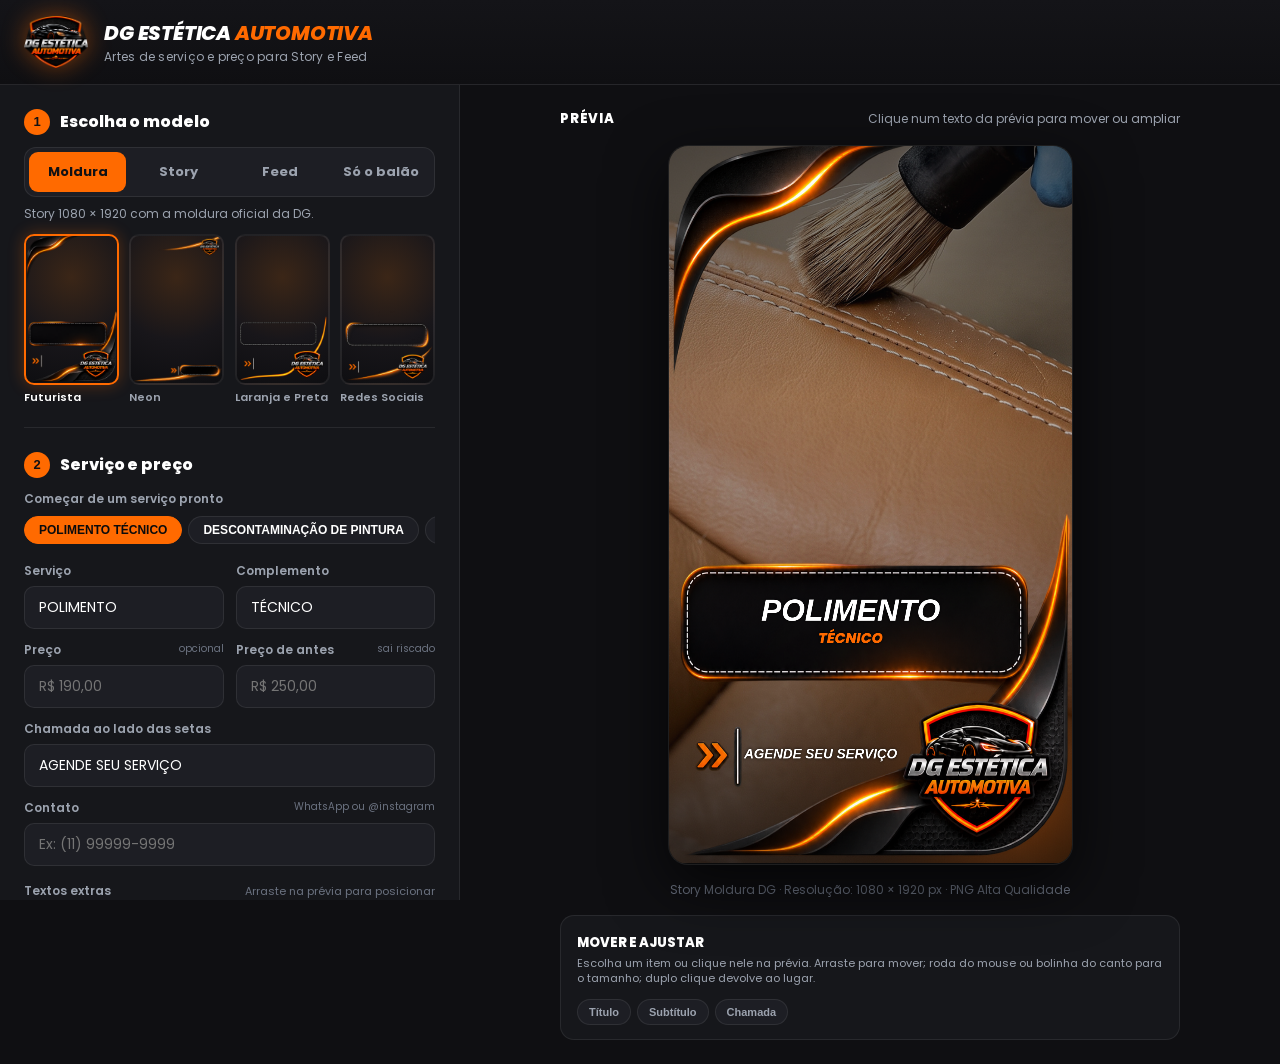
==== commit 2c454bde: "Molduras com mais textos e menu simplificado em 4 passos - Moldura: placa com serviço, complemento, " ====
--- a/index.html
+++ b/index.html
@@ -5,297 +5,267 @@
   <meta name="viewport" content="width=device-width, initial-scale=1, viewport-fit=cover">
   <meta name="theme-color" content="#0B0B0D">
   <title>DG Estética Automotiva — Gerador de Serviços e Preço</title>
-  
+
   <!-- Fontes Oficiais -->
   <link rel="preconnect" href="https://fonts.googleapis.com">
   <link rel="preconnect" href="https://fonts.gstatic.com" crossorigin>
   <link href="https://fonts.googleapis.com/css2?family=Exo+2:ital,wght@0,500;0,700;0,800;0,900;1,700;1,800;1,900&family=Poppins:ital,wght@0,400;0,600;0,700;0,800;0,900;1,600;1,700;1,800;1,900&display=swap" rel="stylesheet">
-  
+
   <link rel="stylesheet" href="assets/style.css">
 </head>
 <body>
 
   <!-- ======================================================================
-       HEADER / TOPO
+       TOPO
        ====================================================================== -->
   <header class="header">
     <div class="brand">
       <img class="brand-logo" src="assets/logo-dg.png" alt="DG Estética Automotiva">
       <div class="brand-text">
         <h1>DG Estética <span>Automotiva</span></h1>
-        <p>Gerador de Cards, Molduras e Balões de Serviço para Storys e Feed</p>
-      </div>
-    </div>
-    <div class="header-badges">
-      <span class="badge-tag">Design System Oficial</span>
-      <span class="badge-tag">Offline & Alta Resolução</span>
+        <p>Artes de serviço e preço para Story e Feed</p>
+      </div>
     </div>
   </header>
 
-  <!-- ======================================================================
-       CONTAINER PRINCIPAL
-       ====================================================================== -->
   <div class="app-container">
 
     <!-- ------------------------------------------------------------------
-         PAINEL ESQUERDO: CONTROLES
+         PAINEL: 4 PASSOS
          ------------------------------------------------------------------ -->
     <aside class="panel">
 
-      <!-- PRESETS RÁPIDOS DE SERVIÇOS -->
-      <div class="presets-bar">
-        <span class="presets-label">⚡ Presets Rápidos de Serviços:</span>
-        <div class="presets-list" id="presetsList"></div>
-      </div>
-
-      <!-- FORMATO / ENQUADRAMENTO -->
-      <div class="field-group nav-anchor" id="secFormato">
-        <h2 class="section-title">1. Formato & Enquadramento</h2>
-        <div class="options-grid">
-          <button type="button" class="option-card format-card active" data-mode="story">
-            <span class="option-badge">STORY 9:16</span>
-            <strong>Story com Balão</strong>
-            <small>Foto + Logo DG + Balão de Aviso</small>
+      <!-- PASSO 1: MODELO -->
+      <section class="step nav-anchor" id="secFormato">
+        <h2 class="step-title"><span class="step-n">1</span>Escolha o modelo</h2>
+
+        <div class="seg seg-format" role="radiogroup" aria-label="Formato">
+          <button type="button" class="format-card active" data-mode="molduraStory" role="radio" aria-checked="true">Moldura</button>
+          <button type="button" class="format-card" data-mode="story" role="radio" aria-checked="false">Story</button>
+          <button type="button" class="format-card" data-mode="feed" role="radio" aria-checked="false">Feed</button>
+          <button type="button" class="format-card" data-mode="card" role="radio" aria-checked="false">Só o balão</button>
+        </div>
+        <p class="step-hint" id="formatHint">Story 1080 × 1920 com a moldura oficial da DG.</p>
+
+        <div id="sectionMoldura">
+          <div class="frame-grid" id="molduraOptions"></div>
+        </div>
+
+        <div id="sectionModelos" hidden>
+          <div class="style-list" id="modelOptions"></div>
+          <details class="more" id="sectionIcone">
+            <summary>Ícone do balão</summary>
+            <div class="icons-grid" id="iconsGrid"></div>
+          </details>
+        </div>
+      </section>
+
+      <!-- PASSO 2: SERVIÇO E PREÇO -->
+      <section class="step nav-anchor" id="secConteudo">
+        <h2 class="step-title"><span class="step-n">2</span>Serviço e preço</h2>
+
+        <div class="presets-bar">
+          <span class="field-label">Começar de um serviço pronto</span>
+          <div class="presets-list" id="presetsList"></div>
+        </div>
+
+        <div class="field-row">
+          <div class="field">
+            <label for="inpTitle">Serviço</label>
+            <input type="text" id="inpTitle" value="POLIMENTO" placeholder="Ex: POLIMENTO" autocomplete="off">
+          </div>
+          <div class="field">
+            <label for="inpSubtitle">Complemento</label>
+            <input type="text" id="inpSubtitle" value="TÉCNICO" placeholder="Ex: TÉCNICO" autocomplete="off">
+          </div>
+        </div>
+
+        <div class="field-row">
+          <div class="field">
+            <label for="inpPrice">Preço <small>opcional</small></label>
+            <input type="text" id="inpPrice" placeholder="R$ 190,00" autocomplete="off">
+          </div>
+          <div class="field">
+            <label for="inpOldPrice">Preço de antes <small>sai riscado</small></label>
+            <input type="text" id="inpOldPrice" placeholder="R$ 250,00" autocomplete="off">
+          </div>
+        </div>
+
+        <div class="field" id="groupDesc" hidden>
+          <label for="inpDesc">Descrição</label>
+          <textarea id="inpDesc" rows="3" placeholder="Ex: Realce o brilho da pintura e reduza marcas superficiais.">Realce o brilho da pintura e reduza marcas superficiais.</textarea>
+        </div>
+
+        <div class="field">
+          <label for="inpCta" id="lblCta">Chamada ao lado das setas</label>
+          <input type="text" id="inpCta" value="AGENDE SEU SERVIÇO" placeholder="Ex: AGENDE JÁ" autocomplete="off">
+        </div>
+
+        <div class="field" id="groupContact">
+          <label for="inpContact">Contato <small>WhatsApp ou @instagram</small></label>
+          <input type="text" id="inpContact" placeholder="Ex: (11) 99999-9999" autocomplete="off">
+        </div>
+
+        <div class="extras">
+          <div class="extras-head">
+            <span class="field-label">Textos extras</span>
+            <small>Arraste na prévia para posicionar</small>
+          </div>
+          <div class="extras-list" id="extrasList"></div>
+          <button type="button" class="btn btn-add" id="btnAddText">
+            <svg viewBox="0 0 24 24" aria-hidden="true"><path d="M12 5v14M5 12h14"/></svg>
+            Adicionar texto
           </button>
-          <button type="button" class="option-card format-card" data-mode="molduraStory">
-            <span class="option-badge">OFICIAL DG</span>
-            <strong>Story com Moldura</strong>
-            <small>Usa as molduras vazadas com placa</small>
-          </button>
-          <button type="button" class="option-card format-card" data-mode="feed">
-            <span class="option-badge">FEED 4:5</span>
-            <strong>Post Feed (1080×1350)</strong>
-            <small>Formato clássico do Instagram</small>
-          </button>
-          <button type="button" class="option-card format-card" data-mode="card">
-            <span class="option-badge">TRANSPARENTE</span>
-            <strong>Apenas o Balão (PNG)</strong>
-            <small>Fundo recortado p/ Canva/Instagram</small>
-          </button>
-        </div>
-      </div>
-
-      <!-- SELETOR DE MOLDURAS OFICIAIS (ATIVO NO MODO MOLDURA) -->
-      <div class="field-group" id="sectionMoldura" hidden>
-        <h2 class="section-title">Moldura Oficial DG</h2>
-        <div class="options-grid" id="molduraOptions"></div>
-      </div>
-
-      <!-- SELETOR DE MODELOS DE BALÃO (ATIVO NOS MODOS STORY, FEED E RECORTE) -->
-      <div class="field-group" id="sectionModelos">
-        <h2 class="section-title">2. Estilo do Balão de Aviso</h2>
-        <div class="options-grid" id="modelOptions"></div>
-      </div>
-
-      <!-- FOTO DE FUNDO & ENQUADRAMENTO -->
-      <div class="field-group nav-anchor" id="sectionFoto">
-        <h2 class="section-title">3. Foto do Carro & Enquadramento</h2>
-        
-        <!-- DROPZONE / UPLOAD -->
-        <input type="file" id="fileInput" accept="image/*,video/*" style="display:none;">
-        <div class="dropzone" id="dropzone">
-          <div class="dropzone-icon">📷 🎬</div>
-          <p>Clique ou arraste uma foto ou um vídeo do carro aqui</p>
-          <small>A foto ou o vídeo se ajusta automaticamente ao Story ou Moldura</small>
-        </div>
-
-        <div class="photo-preview-bar" id="photoPreviewBar" hidden>
-          <img class="photo-thumb" id="photoThumb" src="" alt="Prévia">
-          <div class="photo-info">
-            <strong id="photoName">Foto Selecionada</strong>
-            <small>Enquadrada na área do Story</small>
-          </div>
-          <button type="button" class="btn-remove-photo" id="btnRemovePhoto" title="Remover Foto">✕</button>
-        </div>
-
-        <!-- CONTROLES DO VÍDEO DE FUNDO (aparecem só com vídeo carregado) -->
-        <div class="video-controls" id="videoControls" hidden>
-          <div class="video-buttons">
-            <button type="button" class="btn btn-secondary" id="btnVideoPlay">⏯ Pausar / tocar</button>
-            <button type="button" class="btn btn-primary" id="btnVideoRec">🎬 Gravar vídeo com os elementos</button>
-          </div>
-          <label class="video-audio">
-            <input type="checkbox" id="chkVideoAudio" checked>
-            <span>Incluir o áudio do vídeo</span>
-          </label>
-          <small>A gravação roda em tempo real, do início ao fim do vídeo — mantenha esta aba aberta e use resolução 1x. Sai em MP4 quando o navegador permite; senão em WebM. “Baixar imagem” salva o quadro atual.</small>
-        </div>
-
-        <!-- CONTROLES DE ENQUADRAMENTO DA FOTO -->
-        <div class="slider-control" style="margin-top:6px;">
-          <div class="slider-header">
-            <span>Zoom / Escala da Foto:</span>
-            <span class="slider-val" id="valZoom">1.00x</span>
-          </div>
-          <input type="range" id="sliderZoom" min="0.6" max="2.5" step="0.05" value="1.0">
-        </div>
-
-        <div class="field-row">
-          <div class="slider-control">
-            <div class="slider-header">
-              <span>Posição Horizontal (X):</span>
-              <span class="slider-val" id="valPanX">0px</span>
-            </div>
-            <input type="range" id="sliderPanX" min="-400" max="400" step="10" value="0">
-          </div>
-          <div class="slider-control">
-            <div class="slider-header">
-              <span>Posição Vertical (Y):</span>
-              <span class="slider-val" id="valPanY">0px</span>
-            </div>
-            <input type="range" id="sliderPanY" min="-400" max="400" step="10" value="0">
-          </div>
-        </div>
-
-        <div class="field-row">
-          <div class="slider-control">
-            <div class="slider-header">
-              <span>Escurecimento (Véu):</span>
-              <span class="slider-val" id="valVeu">65%</span>
-            </div>
-            <input type="range" id="sliderVeu" min="0" max="1" step="0.05" value="0.65">
-          </div>
-          <div class="slider-control">
-            <div class="slider-header">
-              <span>Desfoque de Fundo:</span>
-              <span class="slider-val" id="valBlur">0px</span>
-            </div>
-            <input type="range" id="sliderBlur" min="0" max="20" step="1" value="0">
-          </div>
-        </div>
-
-        <!-- MINIATURAS DE FOTOS DG PARA TESTE RÁPIDO -->
-        <label style="margin-top:4px;">Fotos de Exemplo DG: <small>clique para testar</small></label>
-        <div class="gallery-samples">
-          <img class="sample-thumb active" src="assets/fotos/d09.jpg" data-sample="d09" alt="d09">
-          <img class="sample-thumb" src="assets/fotos/d16.jpg" data-sample="d16" alt="d16">
-          <img class="sample-thumb" src="assets/fotos/d20.jpg" data-sample="d20" alt="d20">
-          <img class="sample-thumb" src="assets/fotos/e02.jpg" data-sample="e02" alt="e02">
-          <img class="sample-thumb" src="assets/fotos/m07.jpg" data-sample="m07" alt="m07">
-          <img class="sample-thumb" src="assets/fotos/m11.jpg" data-sample="m11" alt="m11">
-        </div>
-      </div>
-
-      <!-- ÍCONE DA INSÍGNIA SUPERIOR (NO MODO BALÃO) -->
-      <div class="field-group" id="sectionIcone">
-        <h2 class="section-title">4. Ícone da Insígnia Circular</h2>
-        <div class="icons-grid" id="iconsGrid"></div>
-      </div>
-
-      <!-- TEXTOS DO SERVIÇO -->
-      <div class="field-group nav-anchor" id="secConteudo">
-        <h2 class="section-title">5. Conteúdo do Serviço</h2>
-
-        <div class="field-row">
-          <div>
-            <label>Título do Serviço</label>
-            <input type="text" id="inpTitle" value="POLIMENTO" placeholder="Ex: POLIMENTO">
-          </div>
-          <div>
-            <label>Subtítulo / Categoria</label>
-            <input type="text" id="inpSubtitle" value="TÉCNICO" placeholder="Ex: TÉCNICO">
-          </div>
-        </div>
-
-        <div>
-          <label>Descrição / Benefícios</label>
-          <textarea id="inpDesc" rows="3" placeholder="Ex: Realce o brilho da pintura e reduza marcas superficiais.">Realce o brilho da pintura e reduza marcas superficiais.</textarea>
-        </div>
-
-        <div class="field-row">
-          <div>
-            <label>Preço <small>opcional</small></label>
-            <input type="text" id="inpPrice" placeholder="Ex: A partir de R$ 190,00">
-          </div>
-          <div>
-            <label>Preço Antigo <small>riscado</small></label>
-            <input type="text" id="inpOldPrice" placeholder="Ex: R$ 250,00">
-          </div>
-        </div>
-
-        <div>
-          <label>Chamada do Botão CTA</label>
-          <input type="text" id="inpCta" value="AGENDE SEU SERVIÇO >>" placeholder="Ex: AGENDE SEU SERVIÇO >>">
-        </div>
-      </div>
-
-      <!-- OPÇÕES DE MARCA & CONFIGURAÇÃO -->
-      <div class="field-group nav-anchor" id="secExportar">
-        <h2 class="section-title">6. Configurações</h2>
-
-        <div class="field-row">
-          <div>
-            <label>Cor de Destaque</label>
-            <select id="selColor">
-              <option value="#FF6A00" selected>Laranja Oficial DG (#FF6A00)</option>
-              <option value="#FF8A2A">Laranja Claro Neon (#FF8A2A)</option>
-              <option value="#FF3800">Vermelho Fogo (#FF3800)</option>
-              <option value="#FFAA00">Amarelo Dourado (#FFAA00)</option>
-              <option value="#FFFFFF">Branco Cromo (#FFFFFF)</option>
-            </select>
-          </div>
-          <div>
-            <label>Resolução de Exportação</label>
-            <select id="selResolution">
-              <option value="1" selected>1x Normal (1080 px)</option>
-              <option value="1.5">1.5x Alta (1620 px)</option>
-              <option value="2">2x Retina / 4K (2160 px)</option>
-            </select>
-          </div>
-        </div>
-
-        <div id="groupLogo" style="margin-top:6px;">
-          <label style="display:flex; align-items:center; gap:8px; cursor:pointer;">
-            <input type="checkbox" id="chkShowLogo" checked>
-            <span>Exibir o Logotipo Oficial DG no topo</span>
-          </label>
-        </div>
-      </div>
-
-      <!-- BOTÕES DE AÇÃO -->
-      <div class="action-buttons">
-        <button type="button" class="btn btn-primary" id="btnDownload">
-          <span>📥</span> Baixar Imagem (PNG)
-        </button>
-        <button type="button" class="btn btn-secondary" id="btnCopy">
-          <span>📋</span> Copiar Imagem
-        </button>
-        <button type="button" class="btn btn-whatsapp" id="btnWhatsApp">
-          <span>💬</span> Compartilhar no WhatsApp
-        </button>
-      </div>
-
-      <!-- GERAÇÃO EM LOTE -->
-      <details class="batch-box">
-        <summary>⚡ Gerar vários serviços em lote</summary>
-        <p>Digite uma linha por serviço no padrão: <code>Título ; Subtítulo ; Descrição ; Preço ; CTA</code></p>
-        <textarea id="batchInput" rows="4" placeholder="POLIMENTO ; TÉCNICO ; Realce o brilho da pintura ; A partir de R$ 190 ; AGENDE JÁ >>&#10;VITRIFICAÇÃO ; DE PINTURA ; Proteção cerâmica de alta performance ; ; SOLICITAR ORÇAMENTO"></textarea>
-        <button type="button" class="btn btn-secondary" id="btnBatchGo" style="width:100%; margin-top:8px;">Baixar Todos os Cards</button>
-      </details>
-
-    </aside>
-
-    <!-- ------------------------------------------------------------------
-         PAINEL DIREITO: STAGE / PRÉVIA AO VIVO
-         ------------------------------------------------------------------ -->
-    <main class="stage nav-anchor" id="secPrevia">
-
-      <div class="stage-toolbar">
-        <div class="stage-title">
-          <strong>Prévia ao Vivo</strong>
-          <small class="hint-mouse">Arraste, amplie e confira o enquadramento</small>
-          <small class="hint-touch">Toque num texto ou caixa para mover</small>
-        </div>
-
-        <div class="bg-switcher">
+        </div>
+      </section>
+
+      <!-- PASSO 3: FOTO -->
+      <section class="step nav-anchor" id="sectionFoto">
+        <h2 class="step-title"><span class="step-n">3</span>Foto do carro</h2>
+
+        <div class="seg seg-sm bg-switcher" role="radiogroup" aria-label="Fundo da arte">
           <button type="button" class="active" data-bg="photo">Foto</button>
           <button type="button" data-bg="dark">Escuro</button>
           <button type="button" data-bg="light">Claro</button>
-          <button type="button" data-bg="transparent">Transparente</button>
-        </div>
-      </div>
-
-      <!-- VIEWPORT DO CANVAS -->
+          <button type="button" data-bg="transparent">Sem fundo</button>
+        </div>
+
+        <div id="photoStuff">
+          <input type="file" id="fileInput" accept="image/*,video/*" hidden>
+          <div class="dropzone" id="dropzone" role="button" tabindex="0">
+            <svg viewBox="0 0 24 24" aria-hidden="true"><path d="M12 15V4M7.5 8.5L12 4l4.5 4.5M4.5 15v4.5h15V15"/></svg>
+            <p>Enviar foto ou vídeo do carro</p>
+            <small>Toque para escolher ou arraste o arquivo aqui</small>
+          </div>
+
+          <div class="photo-preview-bar" id="photoPreviewBar" hidden>
+            <img class="photo-thumb" id="photoThumb" src="" alt="Prévia">
+            <div class="photo-info">
+              <strong id="photoName">Foto selecionada</strong>
+              <small>Trocar: escolha outra abaixo ou remova</small>
+            </div>
+            <button type="button" class="btn-remove-photo" id="btnRemovePhoto" aria-label="Remover foto">✕</button>
+          </div>
+
+          <!-- Vídeo de fundo (aparece só com vídeo carregado) -->
+          <div class="video-controls" id="videoControls" hidden>
+            <div class="video-buttons">
+              <button type="button" class="btn btn-secondary" id="btnVideoPlay">Pausar / tocar</button>
+              <button type="button" class="btn btn-primary" id="btnVideoRec">Gravar vídeo com os textos</button>
+            </div>
+            <label class="check">
+              <input type="checkbox" id="chkVideoAudio" checked>
+              <span>Incluir o áudio do vídeo</span>
+            </label>
+            <small>A gravação dura o vídeo inteiro. Deixe esta aba aberta. Sai em MP4 quando o navegador permite, senão em WebM.</small>
+          </div>
+
+          <span class="field-label">Ou use uma foto da DG</span>
+          <div class="gallery-samples">
+            <img class="sample-thumb active" src="assets/fotos/d09.jpg" data-sample="d09" alt="Foto DG d09">
+            <img class="sample-thumb" src="assets/fotos/d16.jpg" data-sample="d16" alt="Foto DG d16">
+            <img class="sample-thumb" src="assets/fotos/d20.jpg" data-sample="d20" alt="Foto DG d20">
+            <img class="sample-thumb" src="assets/fotos/e02.jpg" data-sample="e02" alt="Foto DG e02">
+            <img class="sample-thumb" src="assets/fotos/m07.jpg" data-sample="m07" alt="Foto DG m07">
+            <img class="sample-thumb" src="assets/fotos/m11.jpg" data-sample="m11" alt="Foto DG m11">
+          </div>
+
+          <details class="more">
+            <summary>Ajustar enquadramento</summary>
+            <div class="more-body">
+              <div class="slider-control">
+                <div class="slider-header"><span>Zoom</span><span class="slider-val" id="valZoom">1.00x</span></div>
+                <input type="range" id="sliderZoom" min="0.6" max="2.5" step="0.05" value="1.0" aria-label="Zoom da foto">
+              </div>
+              <div class="field-row">
+                <div class="slider-control">
+                  <div class="slider-header"><span>Lado</span><span class="slider-val" id="valPanX">0px</span></div>
+                  <input type="range" id="sliderPanX" min="-400" max="400" step="10" value="0" aria-label="Posição horizontal">
+                </div>
+                <div class="slider-control">
+                  <div class="slider-header"><span>Altura</span><span class="slider-val" id="valPanY">0px</span></div>
+                  <input type="range" id="sliderPanY" min="-400" max="400" step="10" value="0" aria-label="Posição vertical">
+                </div>
+              </div>
+              <div class="field-row">
+                <div class="slider-control">
+                  <div class="slider-header"><span>Escurecer</span><span class="slider-val" id="valVeu">65%</span></div>
+                  <input type="range" id="sliderVeu" min="0" max="1" step="0.05" value="0.65" aria-label="Escurecer a foto">
+                </div>
+                <div class="slider-control">
+                  <div class="slider-header"><span>Desfocar</span><span class="slider-val" id="valBlur">0px</span></div>
+                  <input type="range" id="sliderBlur" min="0" max="20" step="1" value="0" aria-label="Desfocar a foto">
+                </div>
+              </div>
+            </div>
+          </details>
+        </div>
+      </section>
+
+      <!-- PASSO 4: BAIXAR E ENVIAR -->
+      <section class="step nav-anchor" id="secExportar">
+        <h2 class="step-title"><span class="step-n">4</span>Baixar e enviar</h2>
+
+        <div class="action-buttons">
+          <button type="button" class="btn btn-primary" id="btnDownload">
+            <svg viewBox="0 0 24 24" aria-hidden="true"><path d="M12 3.5v11M7.5 10l4.5 4.5 4.5-4.5M4.5 16.5v3h15v-3"/></svg>
+            Baixar imagem
+          </button>
+          <div class="action-row">
+            <button type="button" class="btn btn-whatsapp" id="btnWhatsApp">WhatsApp</button>
+            <button type="button" class="btn btn-secondary" id="btnCopy">Copiar</button>
+          </div>
+        </div>
+
+        <details class="more">
+          <summary>Cor, qualidade e logo</summary>
+          <div class="more-body">
+            <span class="field-label">Cor de destaque</span>
+            <div class="swatches" id="colorSwatches" role="radiogroup" aria-label="Cor de destaque">
+              <button type="button" class="swatch active" data-color="#FF6A00" style="--c:#FF6A00" aria-label="Laranja DG"></button>
+              <button type="button" class="swatch" data-color="#FF8A2A" style="--c:#FF8A2A" aria-label="Laranja claro"></button>
+              <button type="button" class="swatch" data-color="#FF3800" style="--c:#FF3800" aria-label="Vermelho fogo"></button>
+              <button type="button" class="swatch" data-color="#FFAA00" style="--c:#FFAA00" aria-label="Amarelo dourado"></button>
+              <button type="button" class="swatch" data-color="#FFFFFF" style="--c:#F4F4F6" aria-label="Branco cromo"></button>
+            </div>
+
+            <span class="field-label">Qualidade do arquivo</span>
+            <div class="seg seg-sm" id="resSeg" role="radiogroup" aria-label="Qualidade">
+              <button type="button" class="active" data-res="1">Normal</button>
+              <button type="button" data-res="1.5">Alta</button>
+              <button type="button" data-res="2">Máxima</button>
+            </div>
+
+            <label class="check" id="groupLogo" hidden>
+              <input type="checkbox" id="chkShowLogo" checked>
+              <span>Mostrar a logo da DG no topo</span>
+            </label>
+          </div>
+        </details>
+
+        <details class="more">
+          <summary>Vários serviços de uma vez</summary>
+          <div class="more-body">
+            <p class="step-hint">Uma linha por serviço: <code>Serviço ; Complemento ; Descrição ; Preço ; Chamada</code></p>
+            <textarea id="batchInput" rows="4" placeholder="POLIMENTO ; TÉCNICO ; Realce o brilho da pintura ; R$ 190 ; AGENDE JÁ&#10;VITRIFICAÇÃO ; DE PINTURA ; Proteção cerâmica ; ; PEÇA SEU ORÇAMENTO"></textarea>
+            <button type="button" class="btn btn-secondary" id="btnBatchGo">Baixar todas</button>
+          </div>
+        </details>
+      </section>
+
+    </aside>
+
+    <!-- ------------------------------------------------------------------
+         PRÉVIA AO VIVO
+         ------------------------------------------------------------------ -->
+    <main class="stage nav-anchor" id="secPrevia">
+
+      <div class="stage-toolbar">
+        <strong>Prévia</strong>
+        <small class="hint-mouse">Clique num texto da prévia para mover ou ampliar</small>
+        <small class="hint-touch">Toque num texto da prévia para mover</small>
+      </div>
+
       <div class="canvas-viewport" id="canvasViewport" data-mode="story">
         <canvas id="mainCanvas"></canvas>
         <div class="sel-box" id="selBox" hidden>
@@ -306,30 +276,30 @@
 
       <p class="canvas-meta" id="canvasMeta">Carregando...</p>
 
-      <!-- AJUSTE DE ELEMENTOS (legendas, caixas, logo) -->
+      <!-- AJUSTE DE ELEMENTOS -->
       <div class="layer-bar" id="layerBar">
         <div class="layer-head">
-          <strong>✋ Ajuste de elementos</strong>
-          <small class="hint-mouse">Clique num texto ou caixa da prévia e arraste para mover. Puxe a bolinha do canto, use a roda do mouse ou o controle abaixo para aumentar/diminuir. Duplo clique devolve ao lugar.</small>
-          <small class="hint-touch">Toque num texto ou caixa e arraste para mover. Para aumentar ou diminuir, faça pinça com dois dedos, puxe a bolinha do canto ou use o controle abaixo. Fora dos elementos, o dedo rola a página.</small>
+          <strong>Mover e ajustar</strong>
+          <small class="hint-mouse">Escolha um item ou clique nele na prévia. Arraste para mover; roda do mouse ou bolinha do canto para o tamanho; duplo clique devolve ao lugar.</small>
+          <small class="hint-touch">Escolha um item ou toque nele na prévia. Arraste para mover; pinça com dois dedos para o tamanho. Fora dos textos, o dedo rola a página.</small>
         </div>
         <div class="layer-chips" id="layerChips"></div>
-        <div class="layer-controls">
-          <span class="layer-name" id="layerName">Nenhum elemento selecionado</span>
+        <div class="layer-controls" id="layerControls">
+          <span class="layer-name" id="layerName">Nenhum item escolhido</span>
           <div class="layer-size">
             <span>Tamanho</span>
-            <input type="range" id="layerScale" min="0.25" max="3" step="0.01" value="1" disabled>
+            <input type="range" id="layerScale" min="0.25" max="3" step="0.01" value="1" disabled aria-label="Tamanho do item">
             <span class="slider-val" id="layerScaleVal">—</span>
           </div>
           <div class="nudge-pad" aria-label="Posição">
-            <button type="button" class="nudge-btn" data-nx="0" data-ny="-1" disabled title="Subir">▲</button>
-            <button type="button" class="nudge-btn" data-nx="-1" data-ny="0" disabled title="Esquerda">◀</button>
-            <button type="button" class="nudge-btn" data-nx="1" data-ny="0" disabled title="Direita">▶</button>
-            <button type="button" class="nudge-btn" data-nx="0" data-ny="1" disabled title="Descer">▼</button>
+            <button type="button" class="nudge-btn" data-nx="0" data-ny="-1" disabled aria-label="Subir">▲</button>
+            <button type="button" class="nudge-btn" data-nx="-1" data-ny="0" disabled aria-label="Esquerda">◀</button>
+            <button type="button" class="nudge-btn" data-nx="1" data-ny="0" disabled aria-label="Direita">▶</button>
+            <button type="button" class="nudge-btn" data-nx="0" data-ny="1" disabled aria-label="Descer">▼</button>
           </div>
           <div class="layer-actions">
-            <button type="button" class="btn btn-secondary" id="btnLayerReset" disabled>Resetar elemento</button>
-            <button type="button" class="btn btn-secondary" id="btnLayerResetAll">Resetar tudo</button>
+            <button type="button" class="btn btn-secondary" id="btnLayerReset" disabled>Voltar ao lugar</button>
+            <button type="button" class="btn btn-secondary" id="btnLayerResetAll">Voltar tudo</button>
           </div>
         </div>
       </div>
@@ -347,19 +317,19 @@
     </a>
     <a href="#secFormato" data-target="secFormato">
       <svg viewBox="0 0 24 24" aria-hidden="true"><rect x="3.5" y="3.5" width="7" height="7" rx="1.5"/><rect x="13.5" y="3.5" width="7" height="7" rx="1.5"/><rect x="3.5" y="13.5" width="7" height="7" rx="1.5"/><rect x="13.5" y="13.5" width="7" height="7" rx="1.5"/></svg>
-      <span>Formato</span>
+      <span>Modelo</span>
+    </a>
+    <a href="#secConteudo" data-target="secConteudo">
+      <svg viewBox="0 0 24 24" aria-hidden="true"><path d="M5 6V4.5h14V6M12 4.5v15M9 19.5h6"/></svg>
+      <span>Texto</span>
     </a>
     <a href="#sectionFoto" data-target="sectionFoto">
       <svg viewBox="0 0 24 24" aria-hidden="true"><rect x="3" y="5" width="18" height="14" rx="2.5"/><circle cx="8.5" cy="10" r="1.6"/><path d="M21 16l-5-5-8 8"/></svg>
       <span>Foto</span>
     </a>
-    <a href="#secConteudo" data-target="secConteudo">
-      <svg viewBox="0 0 24 24" aria-hidden="true"><path d="M5 6V4.5h14V6M12 4.5v15M9 19.5h6"/></svg>
-      <span>Texto</span>
-    </a>
     <a href="#secExportar" data-target="secExportar" class="mnav-accent">
       <svg viewBox="0 0 24 24" aria-hidden="true"><path d="M12 3.5v11M7.5 10l4.5 4.5 4.5-4.5M4.5 16.5v3h15v-3"/></svg>
-      <span>Exportar</span>
+      <span>Baixar</span>
     </a>
   </nav>
 
@@ -368,23 +338,20 @@
   </button>
 
   <!-- ======================================================================
-       MODAL WHATSAPP
+       COMPARTILHAR (folha inferior no celular)
        ====================================================================== -->
   <div class="modal-overlay" id="modalWhatsApp" role="dialog" aria-modal="true" aria-labelledby="modalTitle">
     <div class="modal-card">
       <div class="modal-header">
-        <h3 id="modalTitle">Imagem Pronta para Compartilhar</h3>
+        <h3 id="modalTitle">Pronta para enviar</h3>
         <button type="button" class="modal-close" id="modalClose" aria-label="Fechar">✕</button>
       </div>
       <img class="modal-preview-img" id="modalPreviewImg" src="" alt="Prévia">
-      <button type="button" class="btn btn-whatsapp" id="modalShare">
-        <span>💬</span> Compartilhar Agora
-      </button>
-      <p class="modal-hint">No celular, toque e segure a imagem e escolha <b>Salvar Imagem</b> para enviar direto no WhatsApp.</p>
+      <button type="button" class="btn btn-whatsapp" id="modalShare">Compartilhar agora</button>
+      <p class="modal-hint">Se o botão não abrir o WhatsApp, toque e segure a imagem e escolha <b>Salvar imagem</b>.</p>
     </div>
   </div>
 
-  <!-- Scripts -->
   <script src="assets/render.js"></script>
   <script src="assets/app.js"></script>
 </body>
--- a/assets/style.css
+++ b/assets/style.css
@@ -571,48 +571,22 @@
   width: 100%;
   max-width: 620px;
   display: flex;
-  align-items: center;
+  align-items: baseline;
   justify-content: space-between;
   gap: 12px;
 }
 
-.stage-title strong {
-  font-size: 14px;
+.stage-toolbar strong {
+  font-size: 13px;
   font-weight: 800;
   text-transform: uppercase;
-}
-
-.stage-title small {
-  display: block;
-  font-size: 11px;
-  color: var(--texto-secundario);
-}
-
-.bg-switcher {
-  display: flex;
-  background: var(--fundo-card);
-  border: 1px solid var(--borda);
-  border-radius: 10px;
-  padding: 3px;
-  gap: 2px;
-}
-
-.bg-switcher button {
-  background: transparent;
-  border: none;
-  color: var(--texto-secundario);
-  font-size: 11px;
-  font-weight: 600;
-  padding: 6px 10px;
-  border-radius: 7px;
-  cursor: pointer;
-  transition: all 0.2s ease;
-}
-
-.bg-switcher button.active {
-  background: var(--laranja);
-  color: #0B0B0C;
-  font-weight: 800;
+  letter-spacing: 0.06em;
+}
+
+.stage-toolbar small {
+  font-size: 12px;
+  color: var(--texto-secundario);
+  text-align: right;
 }
 
 /* Moldura do Canvas com fundo de estúdio */
@@ -860,6 +834,402 @@
 }
 
 /* ==========================================================================
+   MENU SIMPLIFICADO: 4 PASSOS
+   ========================================================================== */
+.step {
+  display: flex;
+  flex-direction: column;
+  gap: 12px;
+}
+
+.step + .step {
+  border-top: 1px solid var(--borda);
+  padding-top: 24px;
+}
+
+.step-title {
+  display: flex;
+  align-items: center;
+  gap: 10px;
+  font-size: 16px;
+  font-weight: 800;
+  letter-spacing: -0.005em;
+  color: var(--texto);
+}
+
+.step-n {
+  display: inline-grid;
+  place-items: center;
+  width: 26px;
+  height: 26px;
+  border-radius: 50%;
+  background: var(--laranja);
+  color: #111114;
+  font-size: 13px;
+  font-weight: 900;
+  flex-shrink: 0;
+}
+
+.step-hint {
+  font-size: 12px;
+  line-height: 1.45;
+  color: var(--texto-secundario);
+  margin-top: -4px;
+}
+
+.step-hint code {
+  font-size: 11px;
+  color: var(--texto);
+  background: var(--fundo-card);
+  padding: 1px 5px;
+  border-radius: 4px;
+}
+
+.field {
+  display: flex;
+  flex-direction: column;
+  gap: 6px;
+}
+
+.field-label {
+  font-size: 12px;
+  font-weight: 600;
+  color: var(--texto-secundario);
+}
+
+/* Botões de escolha única lado a lado */
+.seg {
+  display: grid;
+  grid-auto-flow: column;
+  grid-auto-columns: 1fr;
+  gap: 4px;
+  padding: 4px;
+  background: var(--fundo-input);
+  border: 1px solid var(--borda);
+  border-radius: 12px;
+}
+
+.seg button {
+  min-height: 40px;
+  padding: 6px 8px;
+  border: none;
+  border-radius: 9px;
+  background: transparent;
+  color: var(--texto-secundario);
+  font-family: inherit;
+  font-size: 13px;
+  font-weight: 700;
+  cursor: pointer;
+  transition: background-color 0.18s ease, color 0.18s ease;
+}
+
+.seg button:hover { color: var(--texto); }
+
+.seg button.active {
+  background: var(--laranja);
+  color: #111114;
+}
+
+.seg-sm button { min-height: 36px; font-size: 12px; }
+.seg-xs { border-radius: 10px; padding: 3px; }
+.seg-xs button { min-height: 32px; font-size: 11px; padding: 4px; border-radius: 7px; }
+
+/* Molduras como miniaturas de verdade */
+.frame-grid {
+  display: grid;
+  grid-template-columns: repeat(4, minmax(0, 1fr));
+  gap: 10px;
+}
+
+.frame-card {
+  display: flex;
+  flex-direction: column;
+  gap: 6px;
+  padding: 0;
+  border: none;
+  background: none;
+  cursor: pointer;
+  font-family: inherit;
+}
+
+.frame-thumb {
+  display: block;
+  aspect-ratio: 998 / 1576;
+  border-radius: 10px;
+  overflow: hidden;
+  border: 2px solid var(--borda);
+  background: radial-gradient(circle at 50% 28%, #3b2617 0%, #18161a 55%, #0e0e11 100%);
+  transition: border-color 0.18s ease, box-shadow 0.18s ease;
+}
+
+.frame-thumb img {
+  display: block;
+  width: 100%;
+  height: 100%;
+}
+
+.frame-card:hover .frame-thumb { border-color: rgba(255, 106, 0, 0.5); }
+
+.frame-card.active .frame-thumb {
+  border-color: var(--laranja);
+  box-shadow: 0 0 16px rgba(255, 106, 0, 0.3);
+}
+
+.frame-name {
+  font-size: 11px;
+  font-weight: 600;
+  line-height: 1.25;
+  color: var(--texto-secundario);
+  text-align: center;
+}
+
+.frame-card.active .frame-name { color: var(--texto); }
+
+/* Estilos de balão em lista compacta */
+.style-list {
+  display: grid;
+  grid-template-columns: repeat(2, minmax(0, 1fr));
+  gap: 8px;
+}
+
+.style-item {
+  display: flex;
+  flex-direction: column;
+  gap: 2px;
+  padding: 10px 12px;
+  border: 1px solid var(--borda);
+  border-radius: 10px;
+  background: var(--fundo-input);
+  color: var(--texto);
+  font-family: inherit;
+  text-align: left;
+  cursor: pointer;
+  transition: border-color 0.18s ease, background-color 0.18s ease;
+}
+
+.style-item strong { font-size: 13px; font-weight: 700; }
+.style-item small { font-size: 11px; color: var(--texto-secundario); }
+.style-item:hover { border-color: rgba(255, 106, 0, 0.5); }
+
+.style-item.active {
+  border-color: var(--laranja);
+  background: rgba(255, 106, 0, 0.1);
+}
+
+/* Opções recolhidas */
+details.more {
+  border: 1px solid var(--borda);
+  border-radius: 12px;
+  background: rgba(255, 255, 255, 0.015);
+}
+
+details.more > summary {
+  display: flex;
+  align-items: center;
+  justify-content: space-between;
+  min-height: 46px;
+  padding: 10px 14px;
+  font-size: 13px;
+  font-weight: 700;
+  color: var(--texto);
+  cursor: pointer;
+  list-style: none;
+}
+
+details.more > summary::-webkit-details-marker { display: none; }
+
+details.more > summary::after {
+  content: "";
+  width: 8px;
+  height: 8px;
+  border-right: 2px solid var(--texto-secundario);
+  border-bottom: 2px solid var(--texto-secundario);
+  transform: rotate(45deg) translate(-2px, -2px);
+  transition: transform 0.2s ease;
+}
+
+details.more[open] > summary::after { transform: rotate(-135deg) translate(-2px, -2px); }
+
+.more-body {
+  display: flex;
+  flex-direction: column;
+  gap: 12px;
+  padding: 2px 14px 14px;
+}
+
+details.more > .icons-grid { padding: 2px 14px 14px; }
+
+.check {
+  display: flex;
+  align-items: center;
+  justify-content: flex-start;
+  gap: 10px;
+  font-size: 13px;
+  font-weight: 500;
+  color: var(--texto);
+  cursor: pointer;
+}
+
+.check input { width: 18px; height: 18px; accent-color: var(--laranja); flex-shrink: 0; }
+
+/* Textos extras */
+.extras {
+  display: flex;
+  flex-direction: column;
+  gap: 10px;
+  margin-top: 4px;
+}
+
+.extras-head {
+  display: flex;
+  align-items: baseline;
+  justify-content: space-between;
+  gap: 10px;
+}
+
+.extras-head small { font-size: 11px; color: var(--texto-suave); }
+
+.extras-list {
+  display: flex;
+  flex-direction: column;
+  gap: 8px;
+}
+
+.extras-list:empty { display: none; }
+
+.extra-row {
+  display: flex;
+  flex-direction: column;
+  gap: 8px;
+  padding: 10px;
+  border: 1px solid var(--borda);
+  border-radius: 12px;
+  background: var(--fundo-input);
+}
+
+.extra-top {
+  display: flex;
+  gap: 8px;
+}
+
+.extra-top input[type="text"] {
+  flex: 1;
+  min-width: 0;
+  background: var(--fundo-card);
+}
+
+.extra-del {
+  flex-shrink: 0;
+  width: 44px;
+  border: 1px solid var(--borda);
+  border-radius: 10px;
+  background: transparent;
+  color: var(--texto-secundario);
+  cursor: pointer;
+  display: grid;
+  place-items: center;
+}
+
+.extra-del:hover { color: #F87171; border-color: rgba(248, 113, 113, 0.5); }
+
+.extra-del svg,
+.btn svg,
+.dropzone svg {
+  width: 18px;
+  height: 18px;
+  fill: none;
+  stroke: currentColor;
+  stroke-width: 2;
+  stroke-linecap: round;
+  stroke-linejoin: round;
+  flex-shrink: 0;
+}
+
+.btn-add {
+  min-height: 46px;
+  border: 1px dashed rgba(255, 106, 0, 0.55);
+  background: transparent;
+  color: var(--laranja);
+  text-transform: none;
+  letter-spacing: 0;
+  font-size: 14px;
+  font-weight: 700;
+}
+
+.btn-add:hover { background: rgba(255, 106, 0, 0.08); }
+
+/* Foto */
+.dropzone {
+  display: flex;
+  flex-direction: column;
+  align-items: center;
+  gap: 4px;
+}
+
+.dropzone svg {
+  width: 26px;
+  height: 26px;
+  color: var(--laranja);
+  margin-bottom: 4px;
+}
+
+.dropzone p { font-size: 14px; font-weight: 700; }
+
+#photoStuff {
+  display: flex;
+  flex-direction: column;
+  gap: 12px;
+}
+
+/* Baixar e enviar */
+.action-buttons { margin-top: 0; }
+.btn-primary { min-height: 52px; font-size: 15px; }
+
+.action-row {
+  display: grid;
+  grid-template-columns: 1fr 1fr;
+  gap: 10px;
+}
+
+.swatches {
+  display: flex;
+  gap: 12px;
+  flex-wrap: wrap;
+}
+
+.swatch {
+  width: 38px;
+  height: 38px;
+  border-radius: 50%;
+  border: none;
+  background: var(--c);
+  box-shadow: inset 0 0 0 2px rgba(0, 0, 0, 0.3);
+  cursor: pointer;
+}
+
+.swatch.active {
+  outline: 2px solid var(--texto);
+  outline-offset: 3px;
+}
+
+#btnBatchGo { width: 100%; }
+
+/* Ajuste de itens: os controles só aparecem com um item escolhido */
+.layer-bar:not(.has-sel) .layer-controls { display: none; }
+
+@media (max-width: 760px) {
+  .step .field-row { grid-template-columns: 1fr 1fr; }
+  .step-title { font-size: 17px; }
+  .frame-grid { gap: 8px; }
+  .style-item { min-height: 56px; }
+}
+
+@media (max-width: 360px) {
+  .step .field-row { grid-template-columns: 1fr; }
+  .frame-grid { grid-template-columns: repeat(2, minmax(0, 1fr)); }
+}
+
+/* ==========================================================================
    DICAS POR TIPO DE ENTRADA (mouse x toque)
    ========================================================================== */
 .hint-touch { display: none !important; }
@@ -896,7 +1266,7 @@
   .app-container { min-height: calc(100vh - 52px); }
   .panel { max-height: calc(100vh - 52px); }
   .stage { max-height: calc(100vh - 52px); padding: 10px 16px; gap: 10px; }
-  .stage-title small { display: none; }
+  .stage-toolbar small { display: none; }
   .canvas-viewport { --vmax: calc(100vh - 120px); }
 }
 
@@ -939,11 +1309,7 @@
   /* Ao tocar numa aba, a seção para logo abaixo do topo */
   .nav-anchor { scroll-margin-top: 12px; }
 
-  .stage-toolbar { flex-direction: column; align-items: stretch; gap: 8px; max-width: 100%; }
-  .stage-title { display: flex; align-items: baseline; justify-content: space-between; gap: 10px; }
-  .stage-title small { margin: 0; text-align: right; }
-  .bg-switcher { width: 100%; }
-  .bg-switcher button { flex: 1; min-height: 40px; padding: 8px 4px; font-size: 12px; }
+  .stage-toolbar { max-width: 100%; }
 
   /* A prévia inteira cabe entre o topo e a barra de seções */
   .canvas-viewport { --vmax: 66vh; border-radius: 14px; }
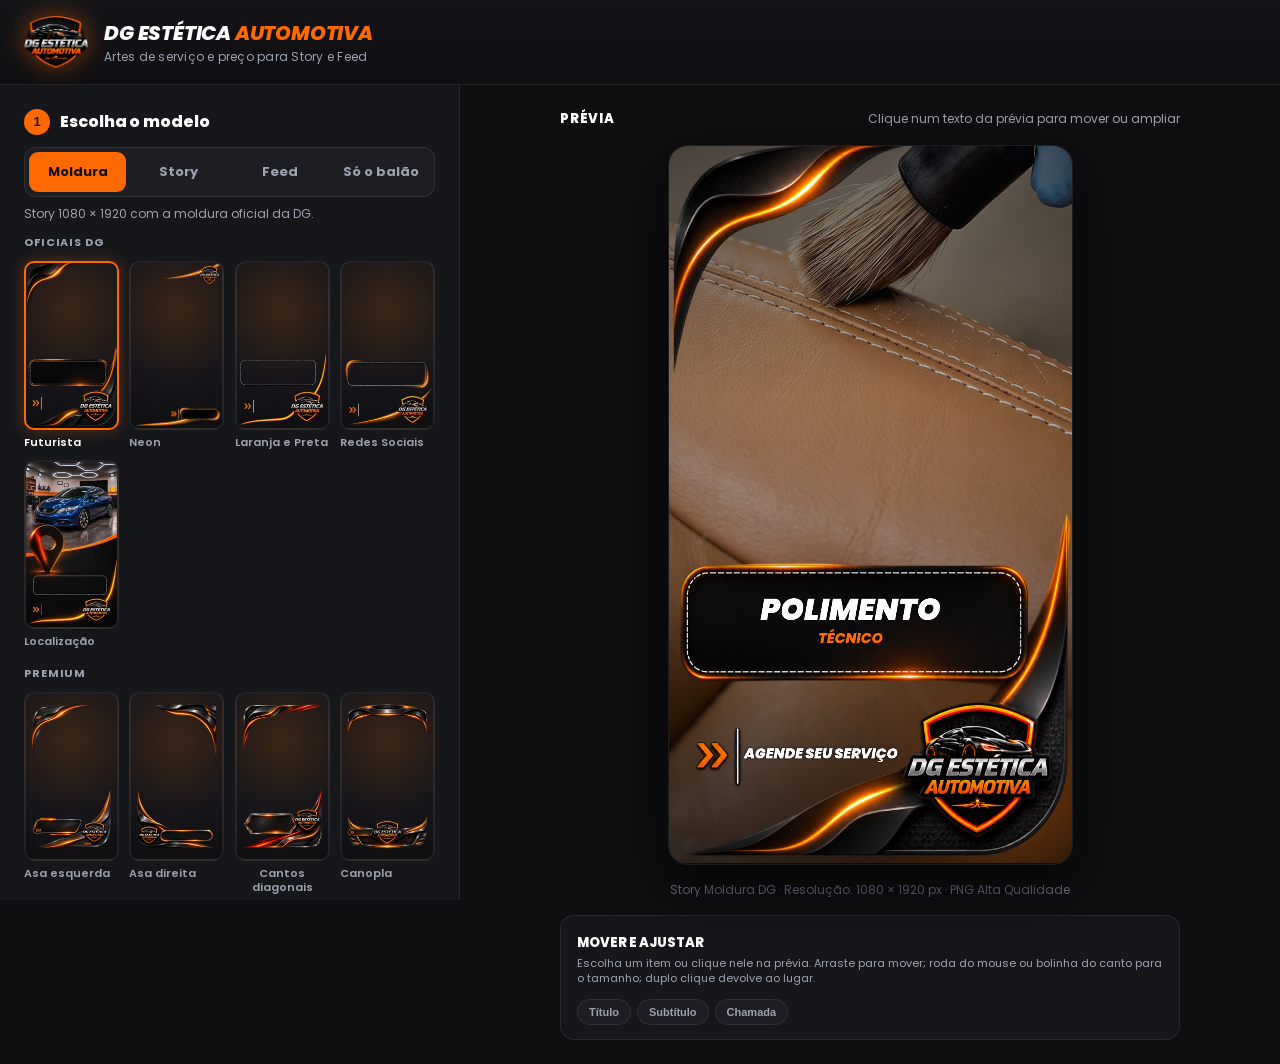
==== commit b74cbcbb: "25 molduras de Story (20 premium + Localização) e 20 balões prontos Molduras premium em WebP com pla" ====
--- a/index.html
+++ b/index.html
@@ -11,7 +11,7 @@
   <link rel="preconnect" href="https://fonts.gstatic.com" crossorigin>
   <link href="https://fonts.googleapis.com/css2?family=Exo+2:ital,wght@0,500;0,700;0,800;0,900;1,700;1,800;1,900&family=Poppins:ital,wght@0,400;0,600;0,700;0,800;0,900;1,600;1,700;1,800;1,900&display=swap" rel="stylesheet">
 
-  <link rel="stylesheet" href="assets/style.css">
+  <link rel="stylesheet" href="assets/style.css?v=20261117b">
 </head>
 <body>
 
@@ -53,6 +53,8 @@
 
         <div id="sectionModelos" hidden>
           <div class="style-list" id="modelOptions"></div>
+          <p class="frame-group">Balões prontos</p>
+          <div class="balao-grid" id="balaoOptions"></div>
           <details class="more" id="sectionIcone">
             <summary>Ícone do balão</summary>
             <div class="icons-grid" id="iconsGrid"></div>
@@ -352,7 +354,7 @@
     </div>
   </div>
 
-  <script src="assets/render.js"></script>
-  <script src="assets/app.js"></script>
+  <script src="assets/render.js?v=20261117b"></script>
+  <script src="assets/app.js?v=20261117b"></script>
 </body>
 </html>
--- a/assets/style.css
+++ b/assets/style.css
@@ -954,7 +954,7 @@
 
 .frame-thumb {
   display: block;
-  aspect-ratio: 998 / 1576;
+  aspect-ratio: 9 / 16;
   border-radius: 10px;
   overflow: hidden;
   border: 2px solid var(--borda);
@@ -984,6 +984,42 @@
 }
 
 .frame-card.active .frame-name { color: var(--texto); }
+
+/* Títulos dos grupos de molduras e balões */
+.frame-group {
+  grid-column: 1 / -1;
+  margin: 6px 0 0;
+  font-size: 11px;
+  font-weight: 700;
+  letter-spacing: 0.08em;
+  text-transform: uppercase;
+  color: var(--texto-secundario);
+}
+.frame-grid .frame-group:first-child { margin-top: 0; }
+
+/* Balões prontos em PNG */
+.balao-grid {
+  display: grid;
+  grid-template-columns: repeat(4, minmax(0, 1fr));
+  gap: 8px;
+  margin-top: 8px;
+}
+.balao-card {
+  display: block;
+  padding: 4px;
+  border: 2px solid var(--borda);
+  border-radius: 10px;
+  background: #2a2b30;
+  cursor: pointer;
+  transition: border-color 0.18s ease, box-shadow 0.18s ease;
+}
+.balao-card img { display: block; width: 100%; aspect-ratio: 1200 / 650; }
+.balao-card:hover { border-color: rgba(255, 106, 0, 0.5); }
+.balao-card.active { border-color: var(--laranja); box-shadow: 0 0 16px rgba(255, 106, 0, 0.3); }
+#sectionModelos > .frame-group { margin-top: 14px; }
+@media (max-width: 360px) {
+  .balao-grid { grid-template-columns: repeat(3, minmax(0, 1fr)); }
+}
 
 /* Estilos de balão em lista compacta */
 .style-list {
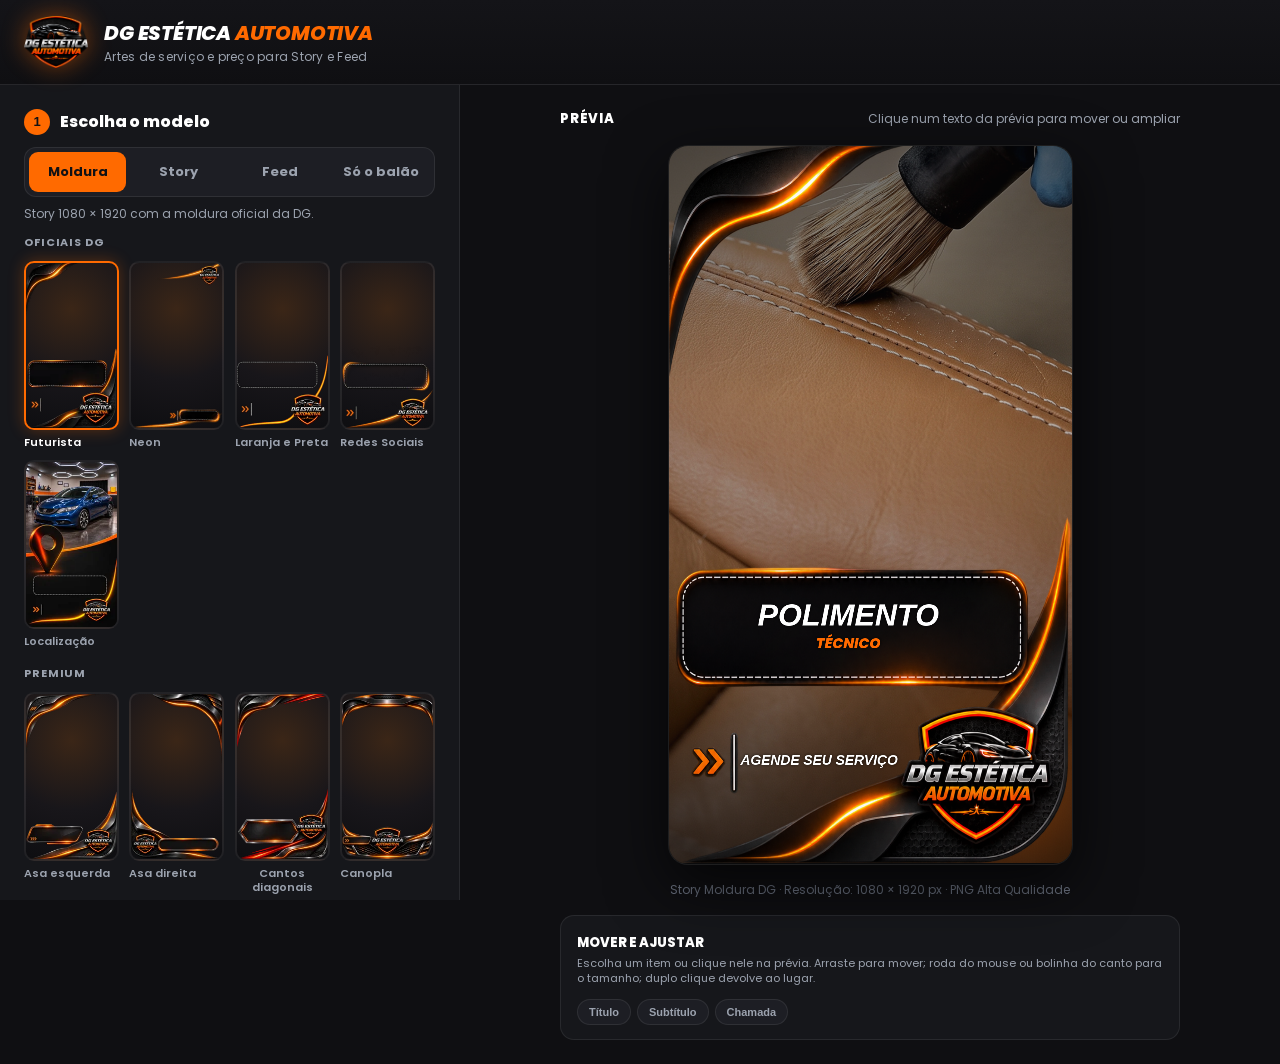
==== commit c91ba2f7: "Molduras encostando nas bordas da tela Corta a margem transparente de cada moldura (premium e oficia" ====
--- a/index.html
+++ b/index.html
@@ -11,7 +11,7 @@
   <link rel="preconnect" href="https://fonts.gstatic.com" crossorigin>
   <link href="https://fonts.googleapis.com/css2?family=Exo+2:ital,wght@0,500;0,700;0,800;0,900;1,700;1,800;1,900&family=Poppins:ital,wght@0,400;0,600;0,700;0,800;0,900;1,600;1,700;1,800;1,900&display=swap" rel="stylesheet">
 
-  <link rel="stylesheet" href="assets/style.css?v=20261117b">
+  <link rel="stylesheet" href="assets/style.css?v=20261117c">
 </head>
 <body>
 
@@ -354,7 +354,7 @@
     </div>
   </div>
 
-  <script src="assets/render.js?v=20261117b"></script>
-  <script src="assets/app.js?v=20261117b"></script>
+  <script src="assets/render.js?v=20261117c"></script>
+  <script src="assets/app.js?v=20261117c"></script>
 </body>
 </html>
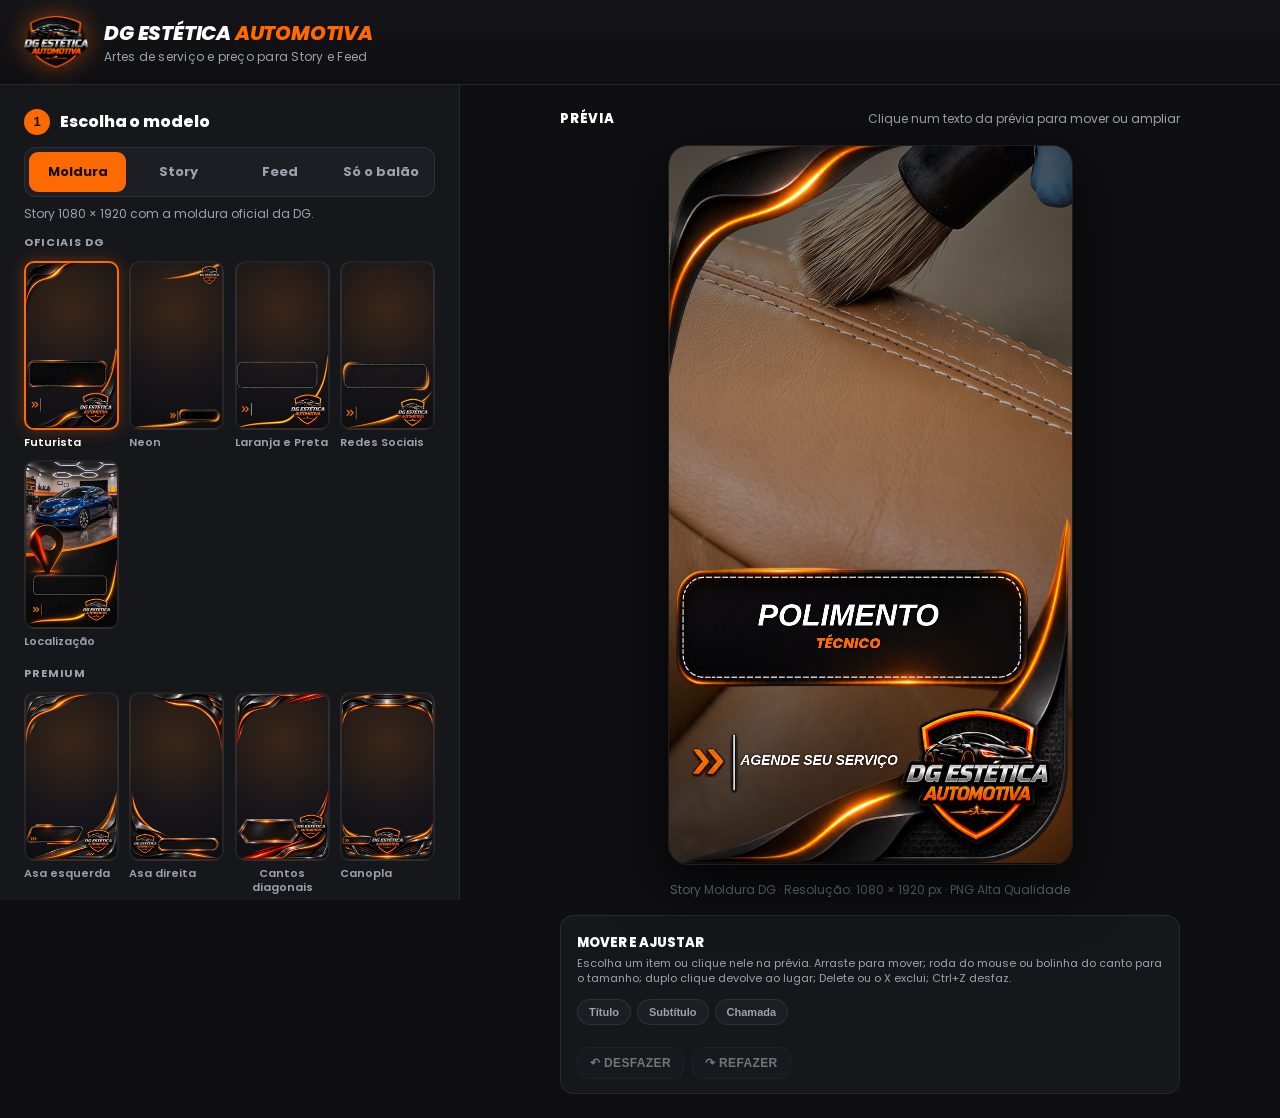
==== commit 1bad6658: "Excluir item da prévia, desfazer/refazer, duplicar, centralizar e contato salvo X vermelho na seleçã" ====
--- a/index.html
+++ b/index.html
@@ -11,7 +11,7 @@
   <link rel="preconnect" href="https://fonts.gstatic.com" crossorigin>
   <link href="https://fonts.googleapis.com/css2?family=Exo+2:ital,wght@0,500;0,700;0,800;0,900;1,700;1,800;1,900&family=Poppins:ital,wght@0,400;0,600;0,700;0,800;0,900;1,600;1,700;1,800;1,900&display=swap" rel="stylesheet">
 
-  <link rel="stylesheet" href="assets/style.css?v=20261117c">
+  <link rel="stylesheet" href="assets/style.css?v=20261117e">
 </head>
 <body>
 
@@ -49,6 +49,10 @@
 
         <div id="sectionMoldura">
           <div class="frame-grid" id="molduraOptions"></div>
+          <label class="check" id="groupBoxes">
+            <input type="checkbox" id="chkPlateBoxes">
+            <span>Quadrados escuros atrás do texto</span>
+          </label>
         </div>
 
         <div id="sectionModelos" hidden>
@@ -273,6 +277,9 @@
         <div class="sel-box" id="selBox" hidden>
           <span class="sel-label" id="selLabel"></span>
           <i class="sel-handle" id="selHandle" title="Arraste para redimensionar"></i>
+          <button type="button" class="sel-del" id="selDelete" title="Excluir este item (Delete)" aria-label="Excluir este item">
+            <svg viewBox="0 0 24 24" aria-hidden="true"><path d="M6 6l12 12M18 6L6 18"/></svg>
+          </button>
         </div>
       </div>
 
@@ -282,8 +289,8 @@
       <div class="layer-bar" id="layerBar">
         <div class="layer-head">
           <strong>Mover e ajustar</strong>
-          <small class="hint-mouse">Escolha um item ou clique nele na prévia. Arraste para mover; roda do mouse ou bolinha do canto para o tamanho; duplo clique devolve ao lugar.</small>
-          <small class="hint-touch">Escolha um item ou toque nele na prévia. Arraste para mover; pinça com dois dedos para o tamanho. Fora dos textos, o dedo rola a página.</small>
+          <small class="hint-mouse">Escolha um item ou clique nele na prévia. Arraste para mover; roda do mouse ou bolinha do canto para o tamanho; duplo clique devolve ao lugar; Delete ou o X exclui; Ctrl+Z desfaz.</small>
+          <small class="hint-touch">Escolha um item ou toque nele na prévia. Arraste para mover; pinça com dois dedos para o tamanho; o X exclui. Fora dos textos, o dedo rola a página.</small>
         </div>
         <div class="layer-chips" id="layerChips"></div>
         <div class="layer-controls" id="layerControls">
@@ -300,9 +307,17 @@
             <button type="button" class="nudge-btn" data-nx="0" data-ny="1" disabled aria-label="Descer">▼</button>
           </div>
           <div class="layer-actions">
+            <button type="button" class="btn btn-danger" id="btnLayerDelete" disabled>Excluir</button>
+            <button type="button" class="btn btn-secondary" id="btnLayerDup" hidden>Duplicar</button>
+            <button type="button" class="btn btn-secondary" id="btnLayerCenter" disabled>Centralizar</button>
             <button type="button" class="btn btn-secondary" id="btnLayerReset" disabled>Voltar ao lugar</button>
             <button type="button" class="btn btn-secondary" id="btnLayerResetAll">Voltar tudo</button>
           </div>
+        </div>
+        <div class="layer-history">
+          <button type="button" class="btn btn-secondary" id="btnUndo" disabled title="Desfazer (Ctrl+Z)">↶ Desfazer</button>
+          <button type="button" class="btn btn-secondary" id="btnRedo" disabled title="Refazer (Ctrl+Y)">↷ Refazer</button>
+          <button type="button" class="btn btn-secondary" id="btnRestoreHidden" hidden>Mostrar excluídos</button>
         </div>
       </div>
     </main>
@@ -354,7 +369,7 @@
     </div>
   </div>
 
-  <script src="assets/render.js?v=20261117c"></script>
-  <script src="assets/app.js?v=20261117c"></script>
+  <script src="assets/render.js?v=20261117e"></script>
+  <script src="assets/app.js?v=20261117e"></script>
 </body>
 </html>
--- a/assets/style.css
+++ b/assets/style.css
@@ -1625,3 +1625,50 @@
   .modal-preview-img { max-height: 54vh; }
   .modal-hint { font-size: 13px; line-height: 1.45; }
 }
+
+/* Opção dos quadrados atrás do texto, logo abaixo das molduras */
+#groupBoxes { margin-top: 12px; }
+
+/* Excluir item: X no canto da seleção e botão na barra */
+.sel-del {
+  position: absolute;
+  right: -12px;
+  top: -12px;
+  width: 24px;
+  height: 24px;
+  padding: 0;
+  display: grid;
+  place-items: center;
+  border: 2px solid #FFFFFF;
+  border-radius: 50%;
+  background: #E5484D;
+  color: #FFFFFF;
+  cursor: pointer;
+  pointer-events: auto;
+  touch-action: none;
+  box-shadow: 0 2px 8px rgba(0, 0, 0, 0.5);
+}
+.sel-del svg { width: 12px; height: 12px; stroke: currentColor; stroke-width: 3; fill: none; stroke-linecap: round; }
+.sel-del:hover { background: #F2555A; }
+.btn-danger {
+  background: rgba(229, 72, 77, 0.14);
+  border: 1px solid rgba(229, 72, 77, 0.55);
+  color: #FF8A8E;
+  border-radius: 10px;
+  font-family: inherit;
+  font-weight: 600;
+  cursor: pointer;
+}
+.btn-danger:hover:not(:disabled) { background: rgba(229, 72, 77, 0.24); }
+.layer-history {
+  display: flex;
+  gap: 8px;
+  flex-wrap: wrap;
+  margin-top: 10px;
+}
+.layer-history .btn { padding: 8px 12px; font-size: 12px; }
+.layer-history .btn:disabled { opacity: 0.4; cursor: default; }
+@media (max-width: 760px) {
+  .sel-del { width: 32px; height: 32px; right: -16px; top: -16px; }
+  .sel-del svg { width: 14px; height: 14px; }
+}
